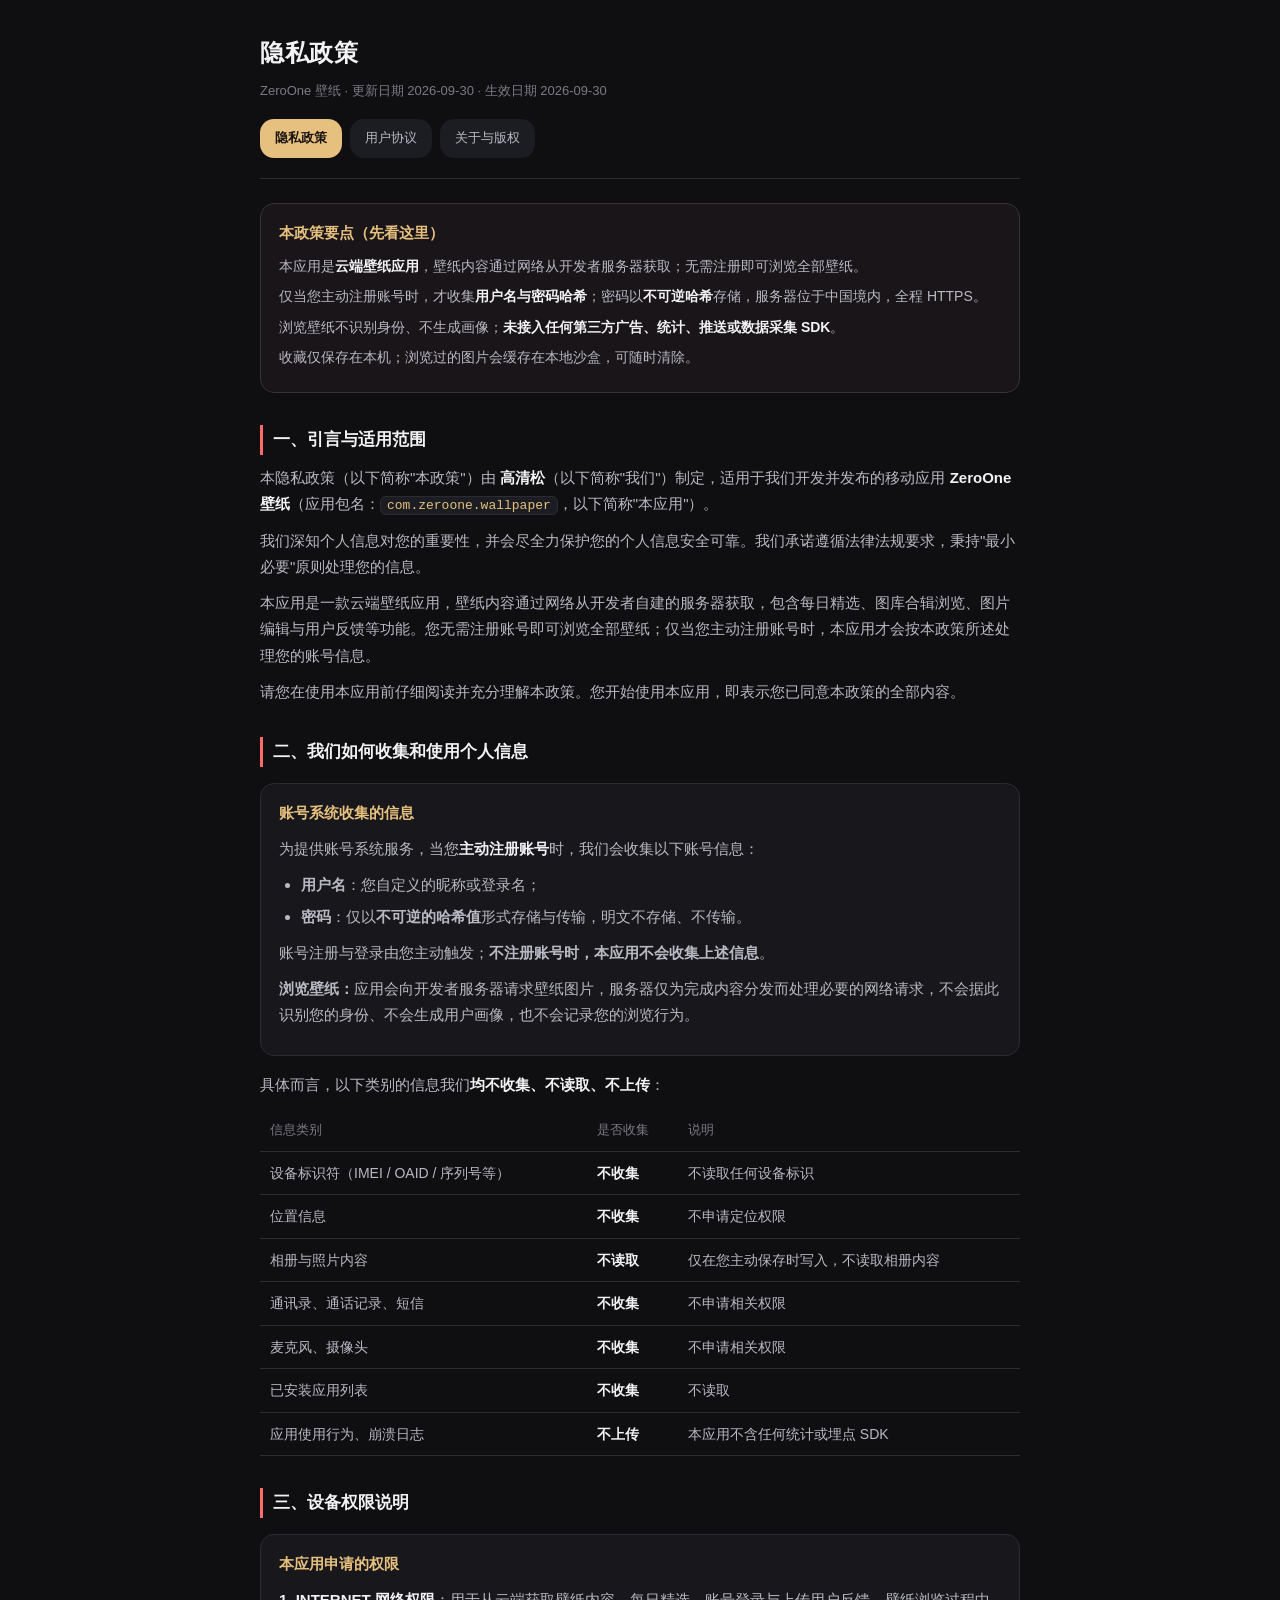
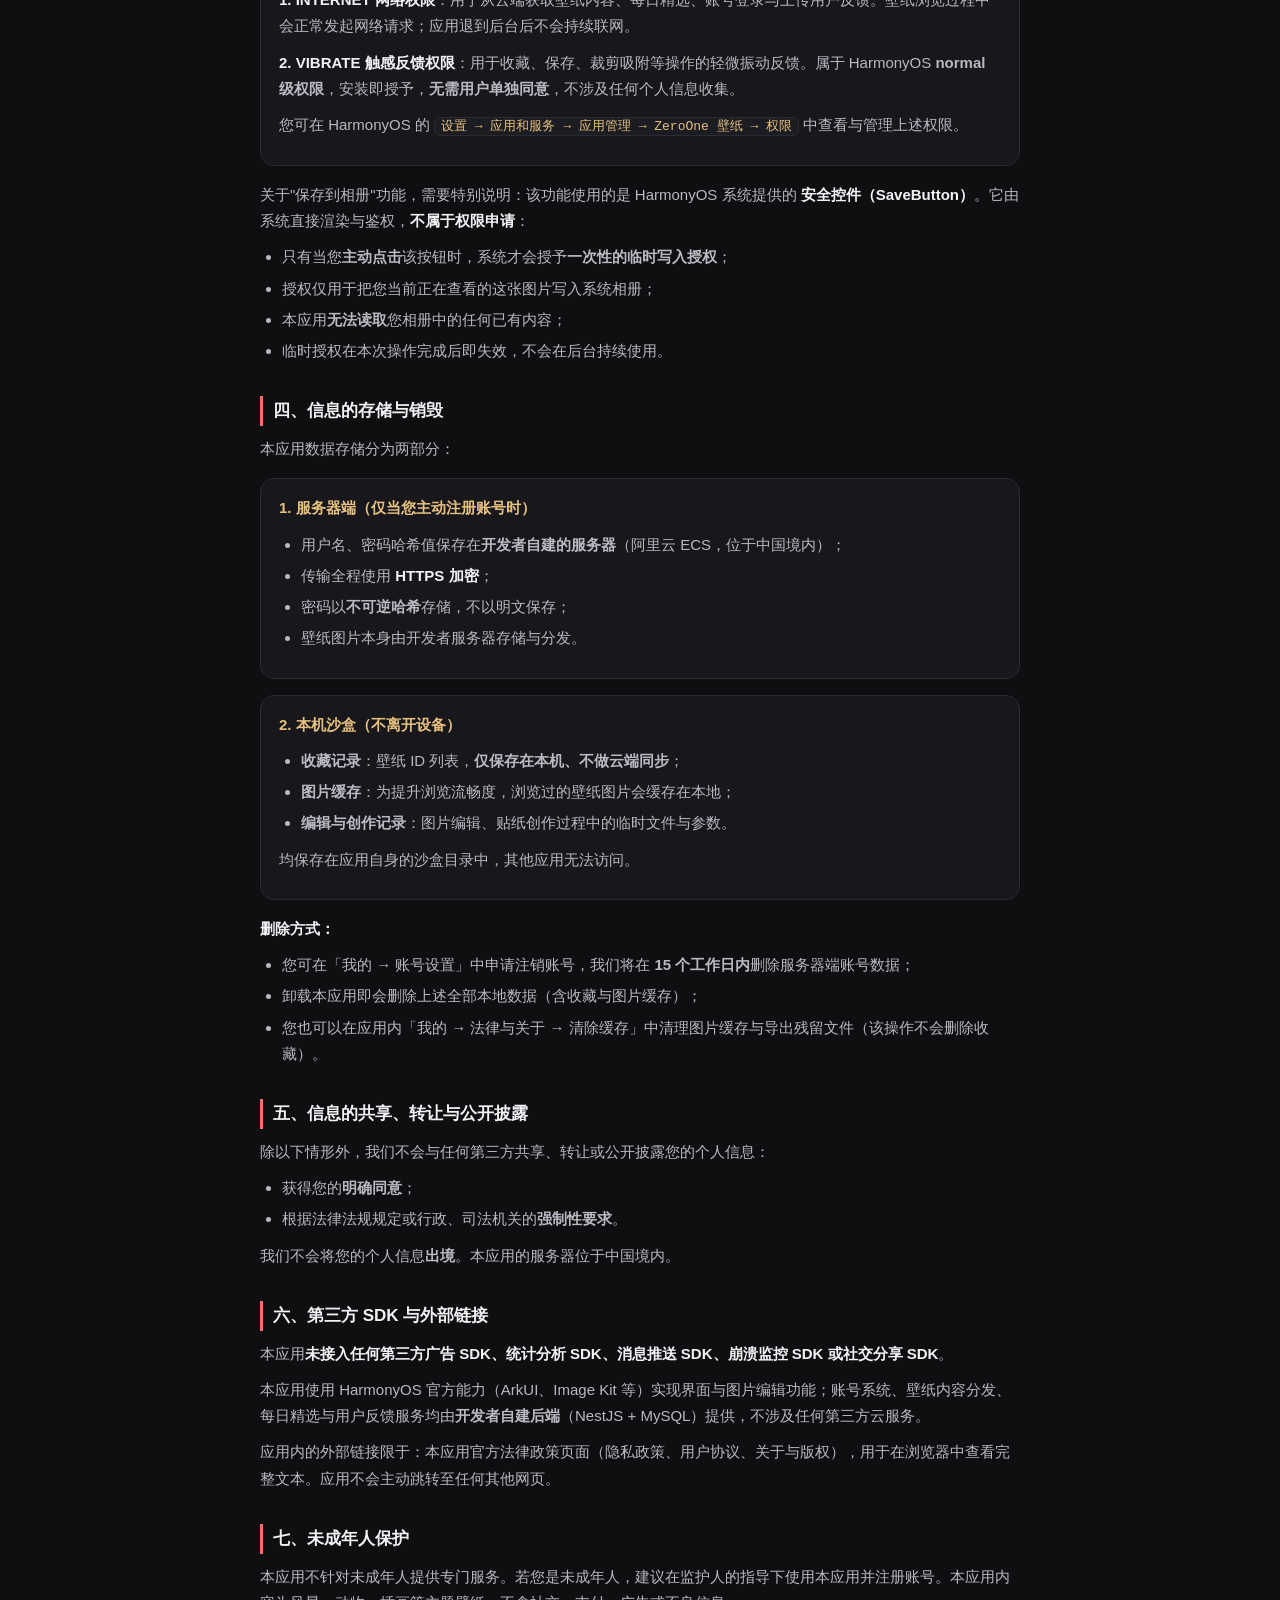
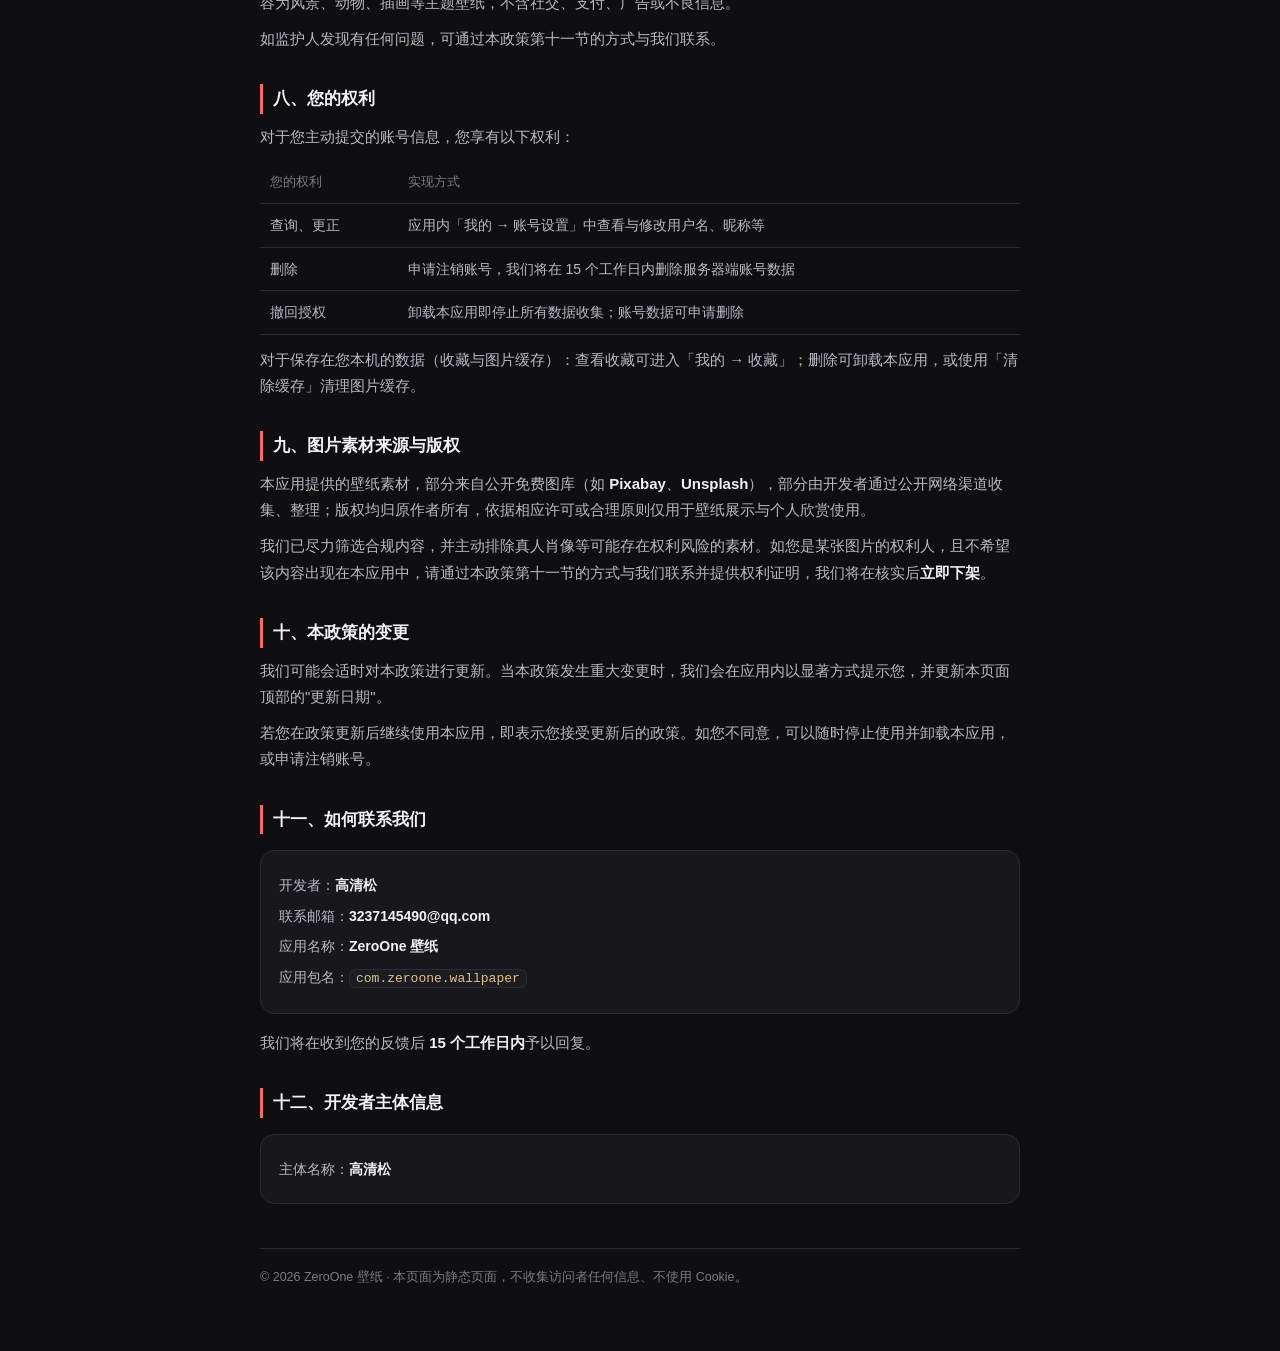
==== legal-site/index.html @ b062ea54 "chore: 1.2.0 基线提交（在线内容+本地兜底、账号、贴纸专区与素材） 提交当前工作区全部可追踪内容：295 张本地壁纸与贴纸素材、在线 API/账号模块、统一贴纸专区、隐私弹窗、1.1/1." ====
<!DOCTYPE html>
<html lang="zh-CN">
<head>
<meta charset="utf-8">
<meta name="viewport" content="width=device-width, initial-scale=1, viewport-fit=cover">
<title>隐私政策 · ZeroOne 壁纸</title>
<meta name="description" content="ZeroOne 壁纸隐私政策：云端壁纸应用，壁纸内容联网获取；仅收集账号注册所需的用户名与密码哈希，服务器位于中国境内，不接入任何第三方 SDK。">
<link rel="stylesheet" href="style.css">
</head>
<body>
<div class="wrap">

<header>
  <h1>隐私政策</h1>
  <div class="sub">ZeroOne 壁纸 · 更新日期 2026-09-30 · 生效日期 2026-09-30</div>
  <nav>
    <a class="on" href="index.html">隐私政策</a>
    <a href="terms.html">用户协议</a>
    <a href="about.html">关于与版权</a>
  </nav>
</header>

<div class="card hl">
  <h3>本政策要点（先看这里）</h3>
  <div class="kv">本应用是<b>云端壁纸应用</b>，壁纸内容通过网络从开发者服务器获取；无需注册即可浏览全部壁纸。</div>
  <div class="kv">仅当您主动注册账号时，才收集<b>用户名与密码哈希</b>；密码以<b>不可逆哈希</b>存储，服务器位于中国境内，全程 HTTPS。</div>
  <div class="kv">浏览壁纸不识别身份、不生成画像；<b>未接入任何第三方广告、统计、推送或数据采集 SDK</b>。</div>
  <div class="kv">收藏仅保存在本机；浏览过的图片会缓存在本地沙盒，可随时清除。</div>
</div>

<h2>一、引言与适用范围</h2>
<p>本隐私政策（以下简称"本政策"）由 <strong>高清松</strong>（以下简称"我们"）制定，适用于我们开发并发布的移动应用 <strong>ZeroOne 壁纸</strong>（应用包名：<code>com.zeroone.wallpaper</code>，以下简称"本应用"）。</p>
<p>我们深知个人信息对您的重要性，并会尽全力保护您的个人信息安全可靠。我们承诺遵循法律法规要求，秉持"最小必要"原则处理您的信息。</p>
<p>本应用是一款云端壁纸应用，壁纸内容通过网络从开发者自建的服务器获取，包含每日精选、图库合辑浏览、图片编辑与用户反馈等功能。您无需注册账号即可浏览全部壁纸；仅当您主动注册账号时，本应用才会按本政策所述处理您的账号信息。</p>
<p>请您在使用本应用前仔细阅读并充分理解本政策。您开始使用本应用，即表示您已同意本政策的全部内容。</p>

<h2>二、我们如何收集和使用个人信息</h2>
<div class="card">
  <h3>账号系统收集的信息</h3>
  <p>为提供账号系统服务，当您<strong>主动注册账号</strong>时，我们会收集以下账号信息：</p>
  <ul>
    <li><b>用户名</b>：您自定义的昵称或登录名；</li>
    <li><b>密码</b>：仅以<b>不可逆的哈希值</b>形式存储与传输，明文不存储、不传输。</li>
  </ul>
  <p>账号注册与登录由您主动触发；<b>不注册账号时，本应用不会收集上述信息</b>。</p>
  <p><b>浏览壁纸：</b>应用会向开发者服务器请求壁纸图片，服务器仅为完成内容分发而处理必要的网络请求，不会据此识别您的身份、不会生成用户画像，也不会记录您的浏览行为。</p>
</div>
<p>具体而言，以下类别的信息我们<strong>均不收集、不读取、不上传</strong>：</p>
<table>
  <tr><th>信息类别</th><th>是否收集</th><th>说明</th></tr>
  <tr><td>设备标识符（IMEI / OAID / 序列号等）</td><td><strong>不收集</strong></td><td>不读取任何设备标识</td></tr>
  <tr><td>位置信息</td><td><strong>不收集</strong></td><td>不申请定位权限</td></tr>
  <tr><td>相册与照片内容</td><td><strong>不读取</strong></td><td>仅在您主动保存时写入，不读取相册内容</td></tr>
  <tr><td>通讯录、通话记录、短信</td><td><strong>不收集</strong></td><td>不申请相关权限</td></tr>
  <tr><td>麦克风、摄像头</td><td><strong>不收集</strong></td><td>不申请相关权限</td></tr>
  <tr><td>已安装应用列表</td><td><strong>不收集</strong></td><td>不读取</td></tr>
  <tr><td>应用使用行为、崩溃日志</td><td><strong>不上传</strong></td><td>本应用不含任何统计或埋点 SDK</td></tr>
</table>

<h2>三、设备权限说明</h2>
<div class="card">
  <h3>本应用申请的权限</h3>
  <p><strong>1. INTERNET 网络权限</strong>：用于从云端获取壁纸内容、每日精选、账号登录与上传用户反馈。壁纸浏览过程中会正常发起网络请求；应用退到后台后不会持续联网。</p>
  <p><strong>2. VIBRATE 触感反馈权限</strong>：用于收藏、保存、裁剪吸附等操作的轻微振动反馈。属于 HarmonyOS <b>normal 级权限</b>，安装即授予，<b>无需用户单独同意</b>，不涉及任何个人信息收集。</p>
  <p>您可在 HarmonyOS 的 <code>设置 → 应用和服务 → 应用管理 → ZeroOne 壁纸 → 权限</code> 中查看与管理上述权限。</p>
</div>
<p>关于"保存到相册"功能，需要特别说明：该功能使用的是 HarmonyOS 系统提供的
<strong>安全控件（SaveButton）</strong>。它由系统直接渲染与鉴权，<strong>不属于权限申请</strong>：</p>
<ul>
  <li>只有当您<b>主动点击</b>该按钮时，系统才会授予<b>一次性的临时写入授权</b>；</li>
  <li>授权仅用于把您当前正在查看的这张图片写入系统相册；</li>
  <li>本应用<b>无法读取</b>您相册中的任何已有内容；</li>
  <li>临时授权在本次操作完成后即失效，不会在后台持续使用。</li>
</ul>

<h2>四、信息的存储与销毁</h2>
<p>本应用数据存储分为两部分：</p>
<div class="card">
  <h3>1. 服务器端（仅当您主动注册账号时）</h3>
  <ul>
    <li>用户名、密码哈希值保存在<b>开发者自建的服务器</b>（阿里云 ECS，位于中国境内）；</li>
    <li>传输全程使用 <strong>HTTPS 加密</strong>；</li>
    <li>密码以<b>不可逆哈希</b>存储，不以明文保存；</li>
    <li>壁纸图片本身由开发者服务器存储与分发。</li>
  </ul>
</div>
<div class="card">
  <h3>2. 本机沙盒（不离开设备）</h3>
  <ul>
    <li><b>收藏记录</b>：壁纸 ID 列表，<b>仅保存在本机、不做云端同步</b>；</li>
    <li><b>图片缓存</b>：为提升浏览流畅度，浏览过的壁纸图片会缓存在本地；</li>
    <li><b>编辑与创作记录</b>：图片编辑、贴纸创作过程中的临时文件与参数。</li>
  </ul>
  <p>均保存在应用自身的沙盒目录中，其他应用无法访问。</p>
</div>
<p><strong>删除方式：</strong></p>
<ul>
  <li>您可在「我的 → 账号设置」中申请注销账号，我们将在 <b>15 个工作日内</b>删除服务器端账号数据；</li>
  <li>卸载本应用即会删除上述全部本地数据（含收藏与图片缓存）；</li>
  <li>您也可以在应用内「我的 → 法律与关于 → 清除缓存」中清理图片缓存与导出残留文件（该操作不会删除收藏）。</li>
</ul>

<h2>五、信息的共享、转让与公开披露</h2>
<p>除以下情形外，我们不会与任何第三方共享、转让或公开披露您的个人信息：</p>
<ul>
  <li>获得您的<b>明确同意</b>；</li>
  <li>根据法律法规规定或行政、司法机关的<b>强制性要求</b>。</li>
</ul>
<p>我们不会将您的个人信息<b>出境</b>。本应用的服务器位于中国境内。</p>

<h2>六、第三方 SDK 与外部链接</h2>
<p>本应用<strong>未接入任何第三方广告 SDK、统计分析 SDK、消息推送 SDK、崩溃监控 SDK 或社交分享 SDK</strong>。</p>
<p>本应用使用 HarmonyOS 官方能力（ArkUI、Image Kit 等）实现界面与图片编辑功能；账号系统、壁纸内容分发、每日精选与用户反馈服务均由<b>开发者自建后端</b>（NestJS + MySQL）提供，不涉及任何第三方云服务。</p>
<p>应用内的外部链接限于：本应用官方法律政策页面（隐私政策、用户协议、关于与版权），用于在浏览器中查看完整文本。应用不会主动跳转至任何其他网页。</p>

<h2>七、未成年人保护</h2>
<p>本应用不针对未成年人提供专门服务。若您是未成年人，建议在监护人的指导下使用本应用并注册账号。本应用内容为风景、动物、插画等主题壁纸，不含社交、支付、广告或不良信息。</p>
<p>如监护人发现有任何问题，可通过本政策第十一节的方式与我们联系。</p>

<h2>八、您的权利</h2>
<p>对于您主动提交的账号信息，您享有以下权利：</p>
<table>
  <tr><th>您的权利</th><th>实现方式</th></tr>
  <tr><td>查询、更正</td><td>应用内「我的 → 账号设置」中查看与修改用户名、昵称等</td></tr>
  <tr><td>删除</td><td>申请注销账号，我们将在 15 个工作日内删除服务器端账号数据</td></tr>
  <tr><td>撤回授权</td><td>卸载本应用即停止所有数据收集；账号数据可申请删除</td></tr>
</table>
<p>对于保存在您本机的数据（收藏与图片缓存）：查看收藏可进入「我的 → 收藏」；删除可卸载本应用，或使用「清除缓存」清理图片缓存。</p>

<h2>九、图片素材来源与版权</h2>
<p>本应用提供的壁纸素材，部分来自公开免费图库（如 <strong>Pixabay</strong>、<strong>Unsplash</strong>），部分由开发者通过公开网络渠道收集、整理；版权均归原作者所有，依据相应许可或合理原则仅用于壁纸展示与个人欣赏使用。</p>
<p>我们已尽力筛选合规内容，并主动排除真人肖像等可能存在权利风险的素材。如您是某张图片的权利人，且不希望该内容出现在本应用中，请通过本政策第十一节的方式与我们联系并提供权利证明，我们将在核实后<strong>立即下架</strong>。</p>

<h2>十、本政策的变更</h2>
<p>我们可能会适时对本政策进行更新。当本政策发生重大变更时，我们会在应用内以显著方式提示您，并更新本页面顶部的"更新日期"。</p>
<p>若您在政策更新后继续使用本应用，即表示您接受更新后的政策。如您不同意，可以随时停止使用并卸载本应用，或申请注销账号。</p>

<h2>十一、如何联系我们</h2>
<div class="card">
  <div class="kv">开发者：<b>高清松</b></div>
  <div class="kv">联系邮箱：<b>3237145490@qq.com</b></div>
  <div class="kv">应用名称：<b>ZeroOne 壁纸</b></div>
  <div class="kv">应用包名：<code>com.zeroone.wallpaper</code></div>
</div>
<p>我们将在收到您的反馈后 <strong>15 个工作日内</strong>予以回复。</p>

<h2>十二、开发者主体信息</h2>
<div class="card">
  <div class="kv">主体名称：<b>高清松</b></div>
</div>

<footer>
© 2026 ZeroOne 壁纸 · 本页面为静态页面，不收集访问者任何信息、不使用 Cookie。
</footer>

</div>
</body>
</html>
---- legal-site/style.css ----
/* ZeroOne 壁纸 · 法务文档站样式
   配色与 App 保持一致：近黑 #0F0F12 / 强调粉 #FF6B6B / 精选金 #E6C07E */

:root {
  --bg: #0f0f12;
  --card: #17171c;
  --card-2: #1c1d22;
  --line: #2a2b33;
  --fg: #f2f2f5;
  --fg-dim: #b9b9c4;
  --fg-mute: #7a7a85;
  --pink: #ff6b6b;
  --gold: #e6c07e;
}

* { box-sizing: border-box; }

html { -webkit-text-size-adjust: 100%; }

body {
  margin: 0;
  padding: 0 16px 64px;
  background: var(--bg);
  color: var(--fg);
  font-family: -apple-system, BlinkMacSystemFont, "PingFang SC", "HarmonyOS Sans SC",
               "Microsoft YaHei", "Segoe UI", Roboto, sans-serif;
  font-size: 15px;
  line-height: 1.75;
}

.wrap { max-width: 760px; margin: 0 auto; }

header {
  padding: 32px 0 20px;
  border-bottom: 1px solid var(--line);
  margin-bottom: 24px;
}

header h1 {
  margin: 0 0 6px;
  font-size: 24px;
  letter-spacing: .5px;
}

header .sub { color: var(--fg-mute); font-size: 13px; }

nav {
  display: flex;
  gap: 8px;
  flex-wrap: wrap;
  margin: 16px 0 0;
}

nav a {
  display: inline-block;
  padding: 7px 14px;
  border-radius: 14px;
  font-size: 13px;
  text-decoration: none;
  color: var(--fg-dim);
  background: var(--card-2);
  border: 1px solid transparent;
}

nav a:hover { color: var(--fg); }

nav a.on {
  color: #1a1410;
  background: var(--gold);
  font-weight: 600;
}

h2 {
  font-size: 17px;
  margin: 32px 0 10px;
  padding-left: 10px;
  border-left: 3px solid var(--pink);
}

p { margin: 10px 0; color: var(--fg-dim); }

ul { margin: 10px 0; padding-left: 22px; color: var(--fg-dim); }
li { margin: 5px 0; }

strong { color: var(--fg); }

.card {
  background: var(--card);
  border: 1px solid var(--line);
  border-radius: 14px;
  padding: 16px 18px;
  margin: 16px 0;
}

.card.hl { border-color: #3a3038; background: #1a1519; }

.card h3 {
  margin: 0 0 8px;
  font-size: 15px;
  color: var(--gold);
}

.kv { margin: 6px 0; color: var(--fg-dim); font-size: 14px; }
.kv b { color: var(--fg); font-weight: 600; }

table {
  width: 100%;
  border-collapse: collapse;
  margin: 12px 0;
  font-size: 14px;
}

th, td {
  text-align: left;
  padding: 9px 10px;
  border-bottom: 1px solid var(--line);
  color: var(--fg-dim);
  vertical-align: top;
}

th { color: var(--fg-mute); font-weight: 500; font-size: 13px; }

code {
  background: var(--card-2);
  border: 1px solid var(--line);
  border-radius: 6px;
  padding: 1px 6px;
  font-size: 13px;
  color: var(--gold);
  word-break: break-all;
}

a.link { color: var(--pink); text-decoration: none; }
a.link:hover { text-decoration: underline; }

footer {
  margin-top: 44px;
  padding-top: 18px;
  border-top: 1px solid var(--line);
  color: var(--fg-mute);
  font-size: 12.5px;
}

.todo {
  background: #2a1f1f;
  border: 1px dashed #6b4444;
  border-radius: 10px;
  padding: 12px 14px;
  margin: 14px 0;
  color: #ffb3b3;
  font-size: 13.5px;
}

@media (prefers-color-scheme: light) {
  /* 保持深色：与 App 一致，审核截图更统一 */
}
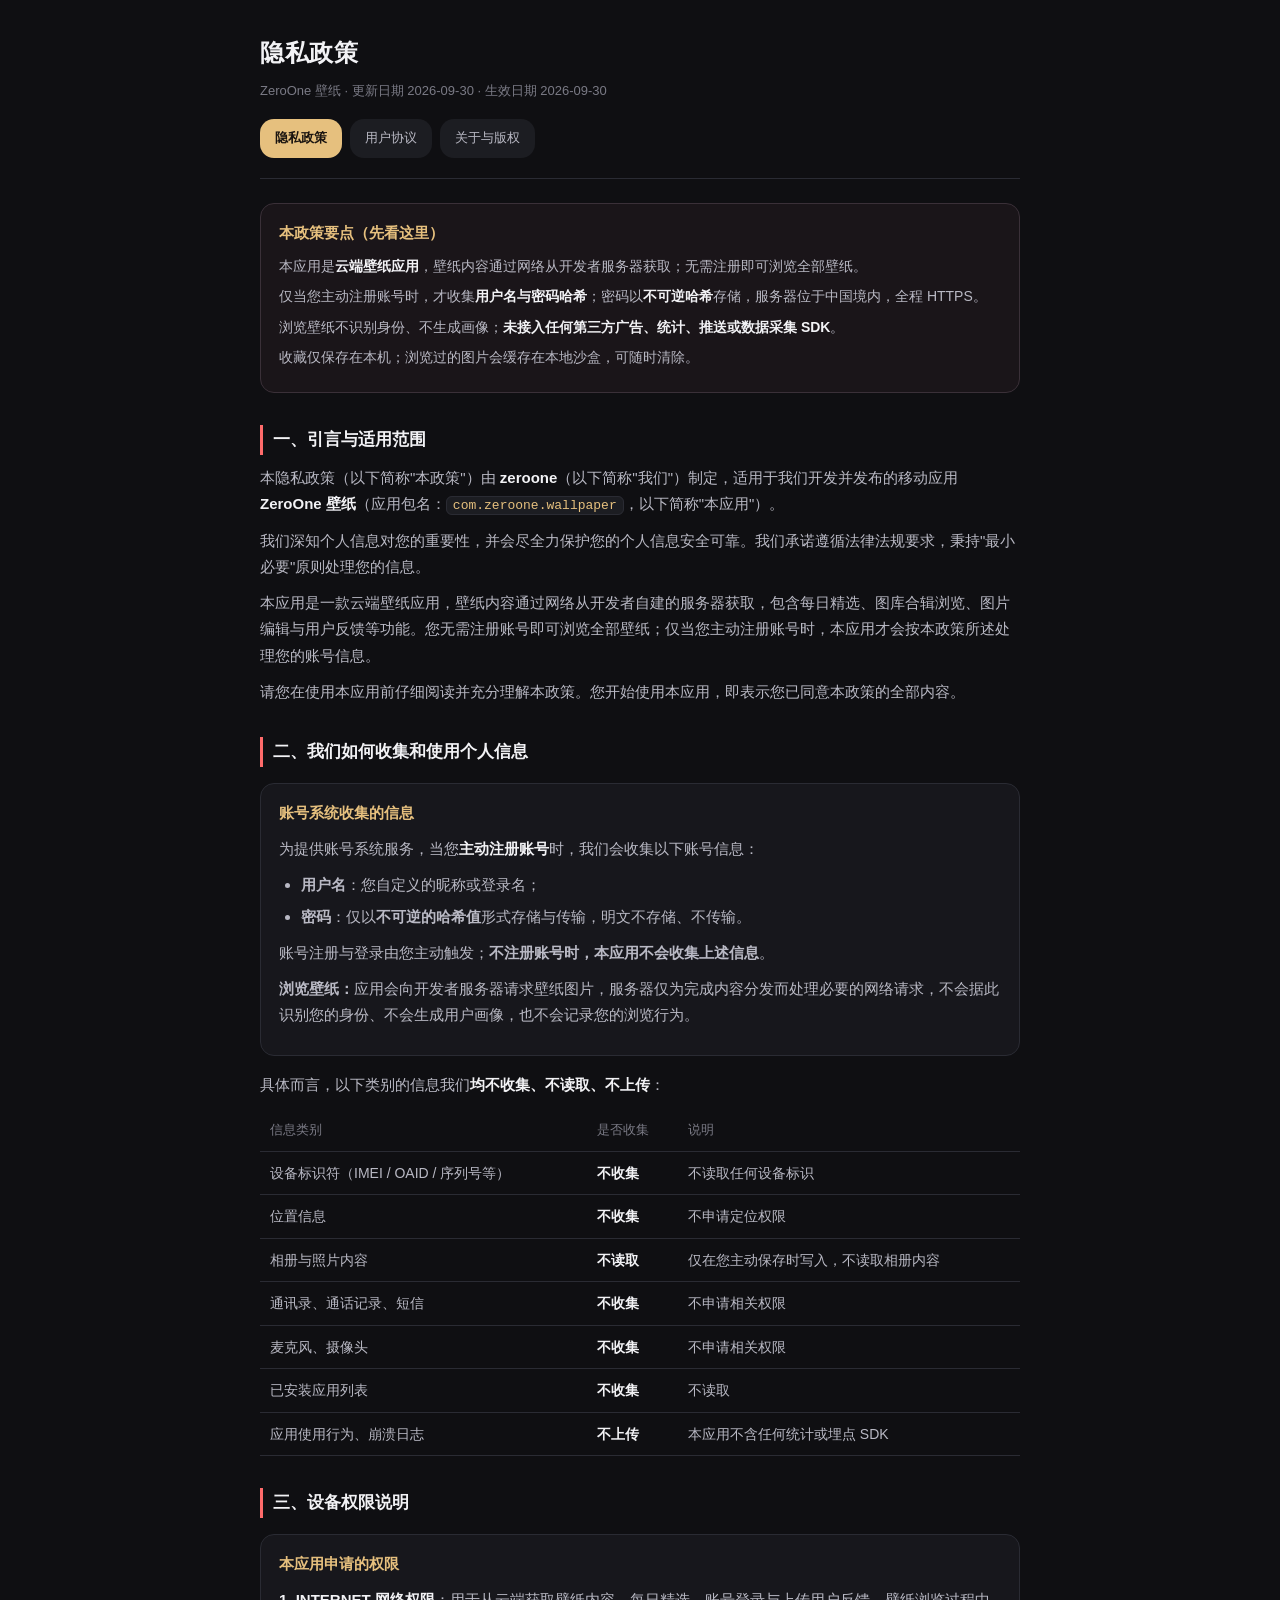
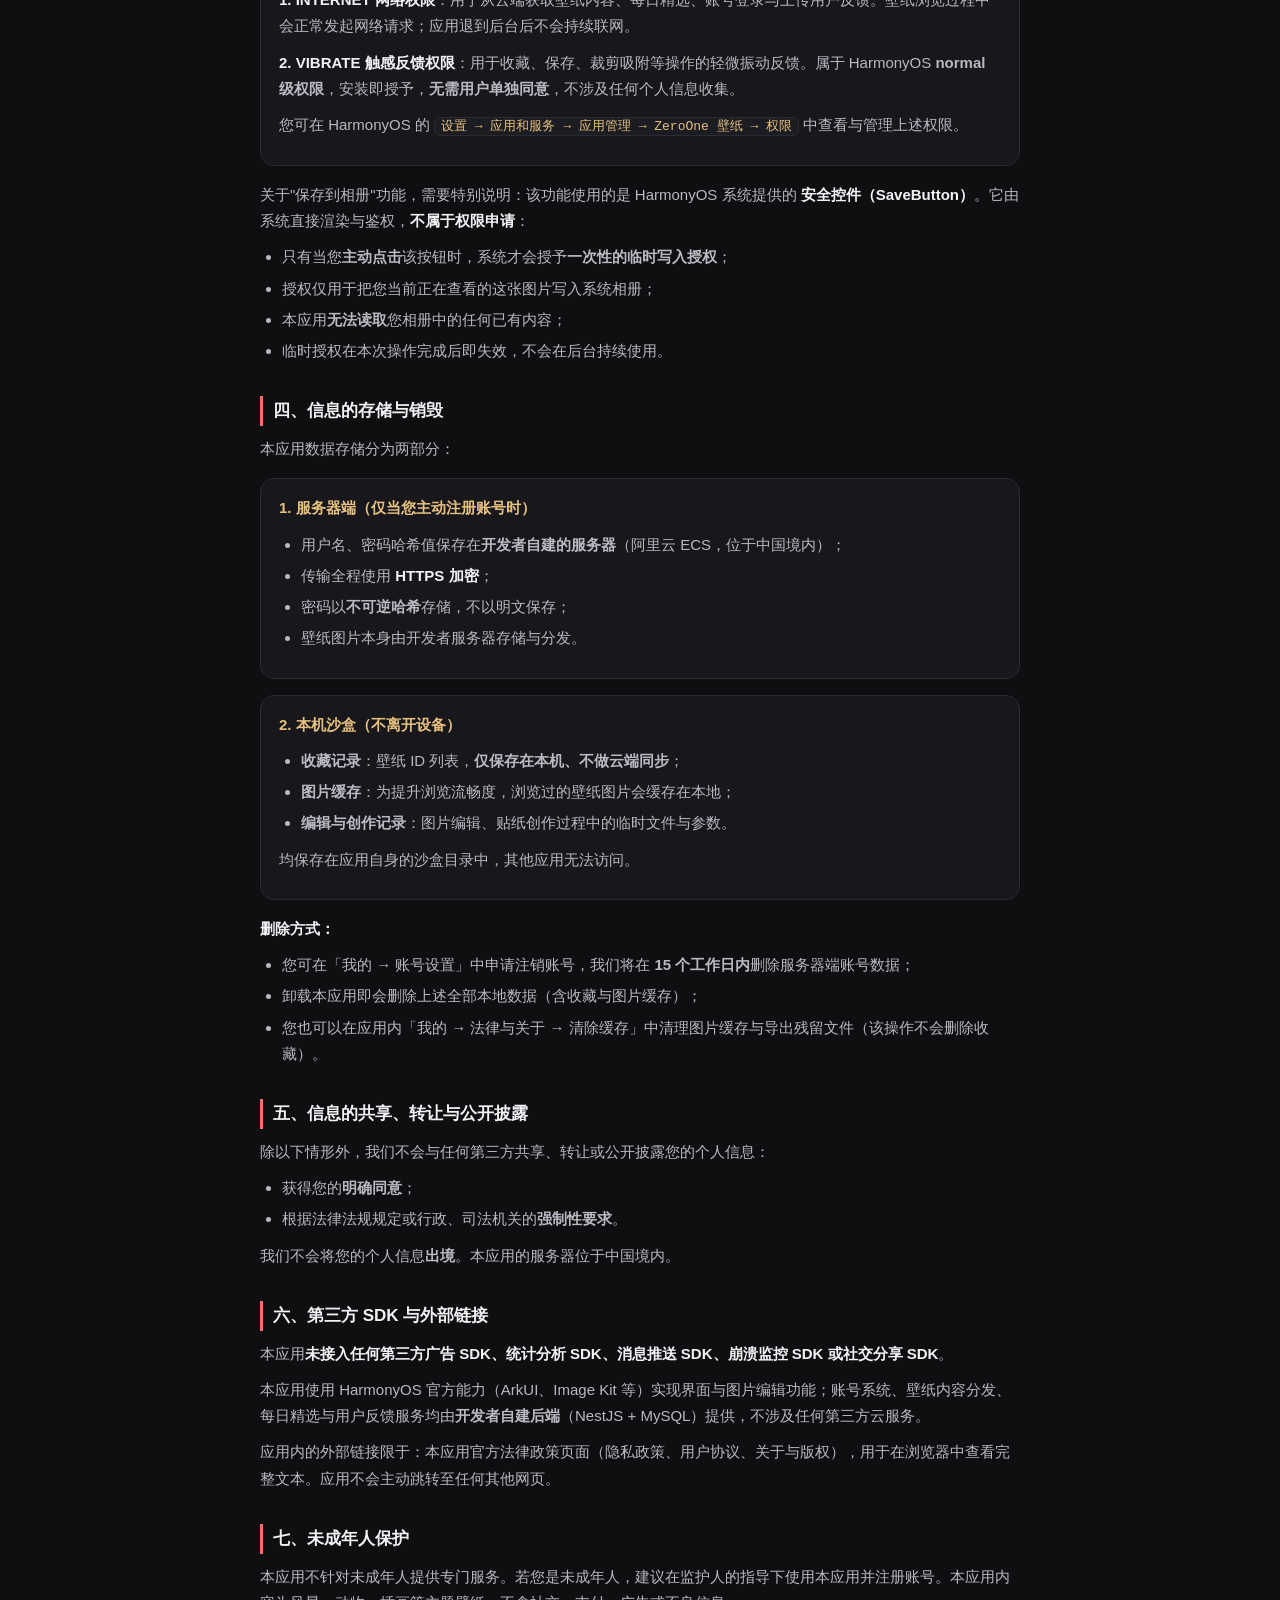
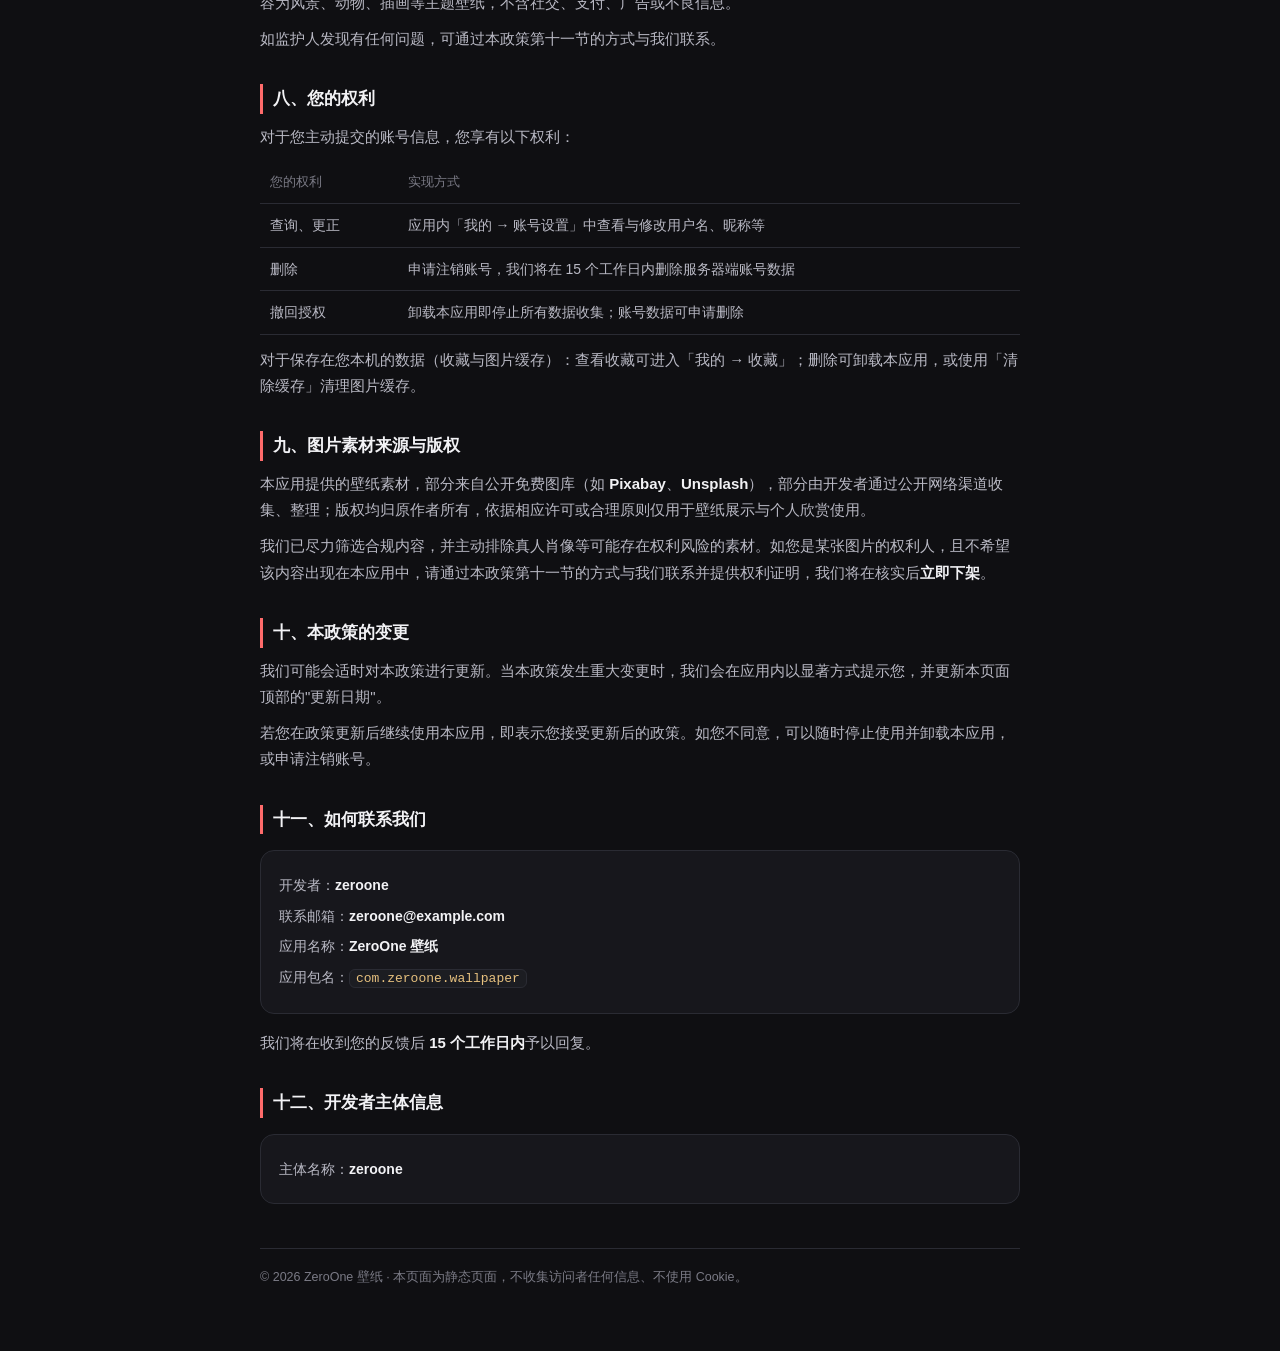
==== commit 68d525a3: "chore: 1.2.0 基线提交（在线内容+本地兜底、账号、贴纸专区与素材） 提交当前工作区全部可追踪内容：295 张本地壁纸与贴纸素材、在线 API/账号模块、统一贴纸专区、隐私弹窗、1.1/1." ====
--- a/legal-site/index.html
+++ b/legal-site/index.html
@@ -29,7 +29,7 @@
 </div>
 
 <h2>一、引言与适用范围</h2>
-<p>本隐私政策（以下简称"本政策"）由 <strong>高清松</strong>（以下简称"我们"）制定，适用于我们开发并发布的移动应用 <strong>ZeroOne 壁纸</strong>（应用包名：<code>com.zeroone.wallpaper</code>，以下简称"本应用"）。</p>
+<p>本隐私政策（以下简称"本政策"）由 <strong>zeroone</strong>（以下简称"我们"）制定，适用于我们开发并发布的移动应用 <strong>ZeroOne 壁纸</strong>（应用包名：<code>com.zeroone.wallpaper</code>，以下简称"本应用"）。</p>
 <p>我们深知个人信息对您的重要性，并会尽全力保护您的个人信息安全可靠。我们承诺遵循法律法规要求，秉持"最小必要"原则处理您的信息。</p>
 <p>本应用是一款云端壁纸应用，壁纸内容通过网络从开发者自建的服务器获取，包含每日精选、图库合辑浏览、图片编辑与用户反馈等功能。您无需注册账号即可浏览全部壁纸；仅当您主动注册账号时，本应用才会按本政策所述处理您的账号信息。</p>
 <p>请您在使用本应用前仔细阅读并充分理解本政策。您开始使用本应用，即表示您已同意本政策的全部内容。</p>
@@ -137,8 +137,8 @@
 
 <h2>十一、如何联系我们</h2>
 <div class="card">
-  <div class="kv">开发者：<b>高清松</b></div>
-  <div class="kv">联系邮箱：<b>3237145490@qq.com</b></div>
+  <div class="kv">开发者：<b>zeroone</b></div>
+  <div class="kv">联系邮箱：<b>zeroone@example.com</b></div>
   <div class="kv">应用名称：<b>ZeroOne 壁纸</b></div>
   <div class="kv">应用包名：<code>com.zeroone.wallpaper</code></div>
 </div>
@@ -146,7 +146,7 @@
 
 <h2>十二、开发者主体信息</h2>
 <div class="card">
-  <div class="kv">主体名称：<b>高清松</b></div>
+  <div class="kv">主体名称：<b>zeroone</b></div>
 </div>
 
 <footer>
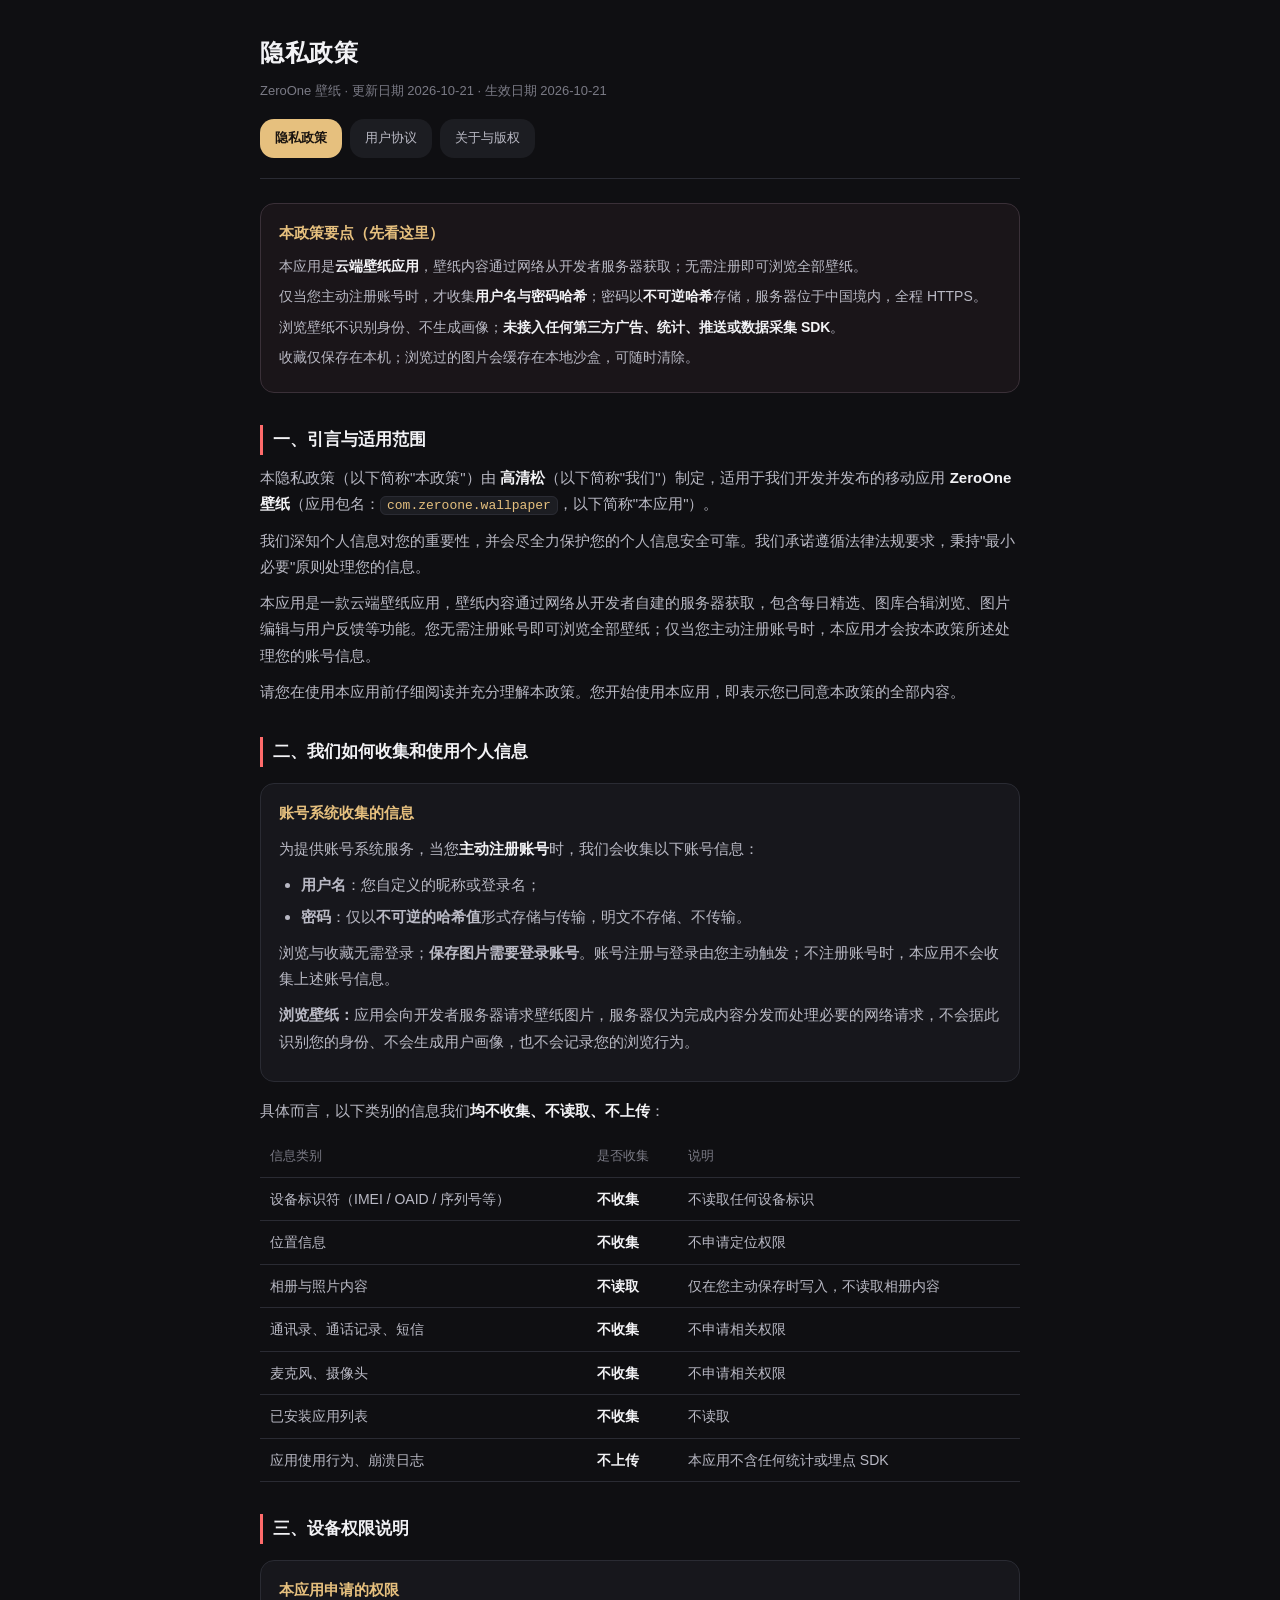
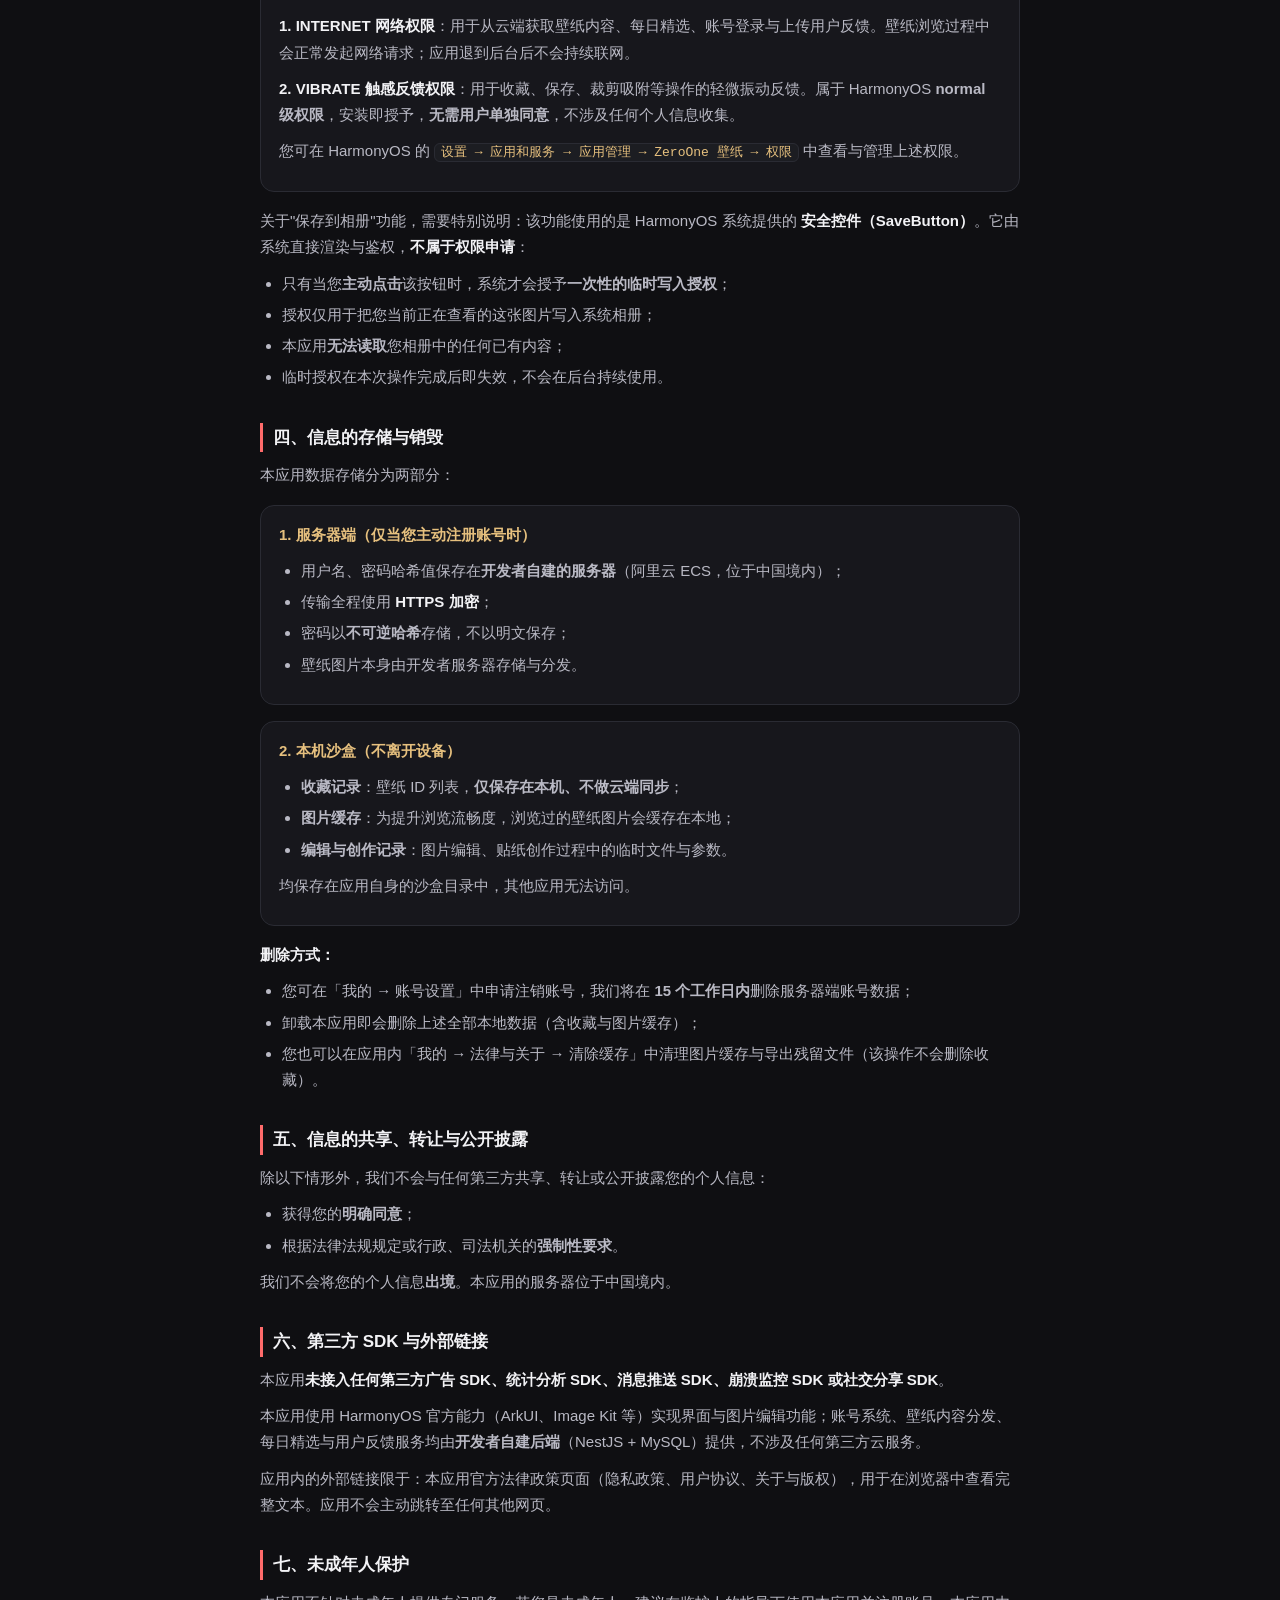
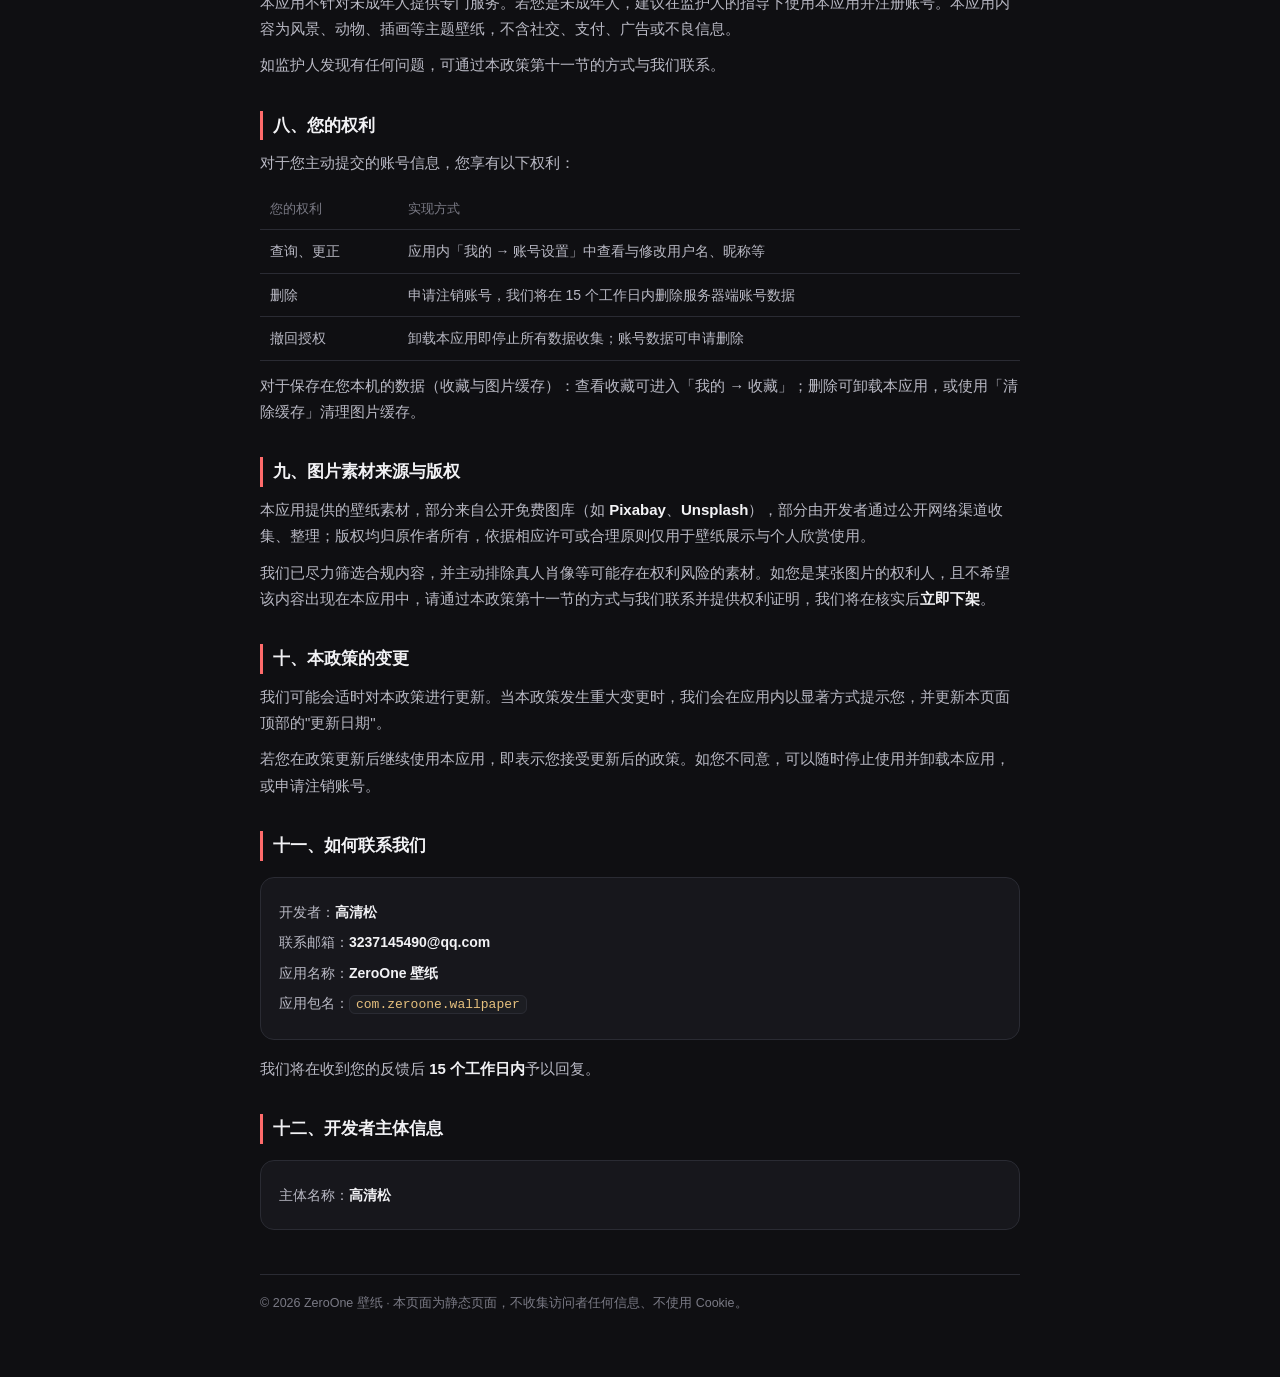
==== commit 52b8321d: "docs(legal): 隐私/法律文案对齐联网+账号，保存需登录、收藏仍本机 LegalTexts 更新日期/生效日期改为 2026-10-21 并提升同意版本；隐私弹窗、法律与关于同步新规则。le" ====
--- a/legal-site/index.html
+++ b/legal-site/index.html
@@ -12,7 +12,7 @@
 
 <header>
   <h1>隐私政策</h1>
-  <div class="sub">ZeroOne 壁纸 · 更新日期 2026-09-30 · 生效日期 2026-09-30</div>
+  <div class="sub">ZeroOne 壁纸 · 更新日期 2026-10-21 · 生效日期 2026-10-21</div>
   <nav>
     <a class="on" href="index.html">隐私政策</a>
     <a href="terms.html">用户协议</a>
@@ -29,7 +29,7 @@
 </div>
 
 <h2>一、引言与适用范围</h2>
-<p>本隐私政策（以下简称"本政策"）由 <strong>zeroone</strong>（以下简称"我们"）制定，适用于我们开发并发布的移动应用 <strong>ZeroOne 壁纸</strong>（应用包名：<code>com.zeroone.wallpaper</code>，以下简称"本应用"）。</p>
+<p>本隐私政策（以下简称"本政策"）由 <strong>高清松</strong>（以下简称"我们"）制定，适用于我们开发并发布的移动应用 <strong>ZeroOne 壁纸</strong>（应用包名：<code>com.zeroone.wallpaper</code>，以下简称"本应用"）。</p>
 <p>我们深知个人信息对您的重要性，并会尽全力保护您的个人信息安全可靠。我们承诺遵循法律法规要求，秉持"最小必要"原则处理您的信息。</p>
 <p>本应用是一款云端壁纸应用，壁纸内容通过网络从开发者自建的服务器获取，包含每日精选、图库合辑浏览、图片编辑与用户反馈等功能。您无需注册账号即可浏览全部壁纸；仅当您主动注册账号时，本应用才会按本政策所述处理您的账号信息。</p>
 <p>请您在使用本应用前仔细阅读并充分理解本政策。您开始使用本应用，即表示您已同意本政策的全部内容。</p>
@@ -42,7 +42,7 @@
     <li><b>用户名</b>：您自定义的昵称或登录名；</li>
     <li><b>密码</b>：仅以<b>不可逆的哈希值</b>形式存储与传输，明文不存储、不传输。</li>
   </ul>
-  <p>账号注册与登录由您主动触发；<b>不注册账号时，本应用不会收集上述信息</b>。</p>
+  <p>浏览与收藏无需登录；<b>保存图片需要登录账号</b>。账号注册与登录由您主动触发；不注册账号时，本应用不会收集上述账号信息。</p>
   <p><b>浏览壁纸：</b>应用会向开发者服务器请求壁纸图片，服务器仅为完成内容分发而处理必要的网络请求，不会据此识别您的身份、不会生成用户画像，也不会记录您的浏览行为。</p>
 </div>
 <p>具体而言，以下类别的信息我们<strong>均不收集、不读取、不上传</strong>：</p>
@@ -137,8 +137,8 @@
 
 <h2>十一、如何联系我们</h2>
 <div class="card">
-  <div class="kv">开发者：<b>zeroone</b></div>
-  <div class="kv">联系邮箱：<b>zeroone@example.com</b></div>
+  <div class="kv">开发者：<b>高清松</b></div>
+  <div class="kv">联系邮箱：<b>3237145490@qq.com</b></div>
   <div class="kv">应用名称：<b>ZeroOne 壁纸</b></div>
   <div class="kv">应用包名：<code>com.zeroone.wallpaper</code></div>
 </div>
@@ -146,7 +146,7 @@
 
 <h2>十二、开发者主体信息</h2>
 <div class="card">
-  <div class="kv">主体名称：<b>zeroone</b></div>
+  <div class="kv">主体名称：<b>高清松</b></div>
 </div>
 
 <footer>
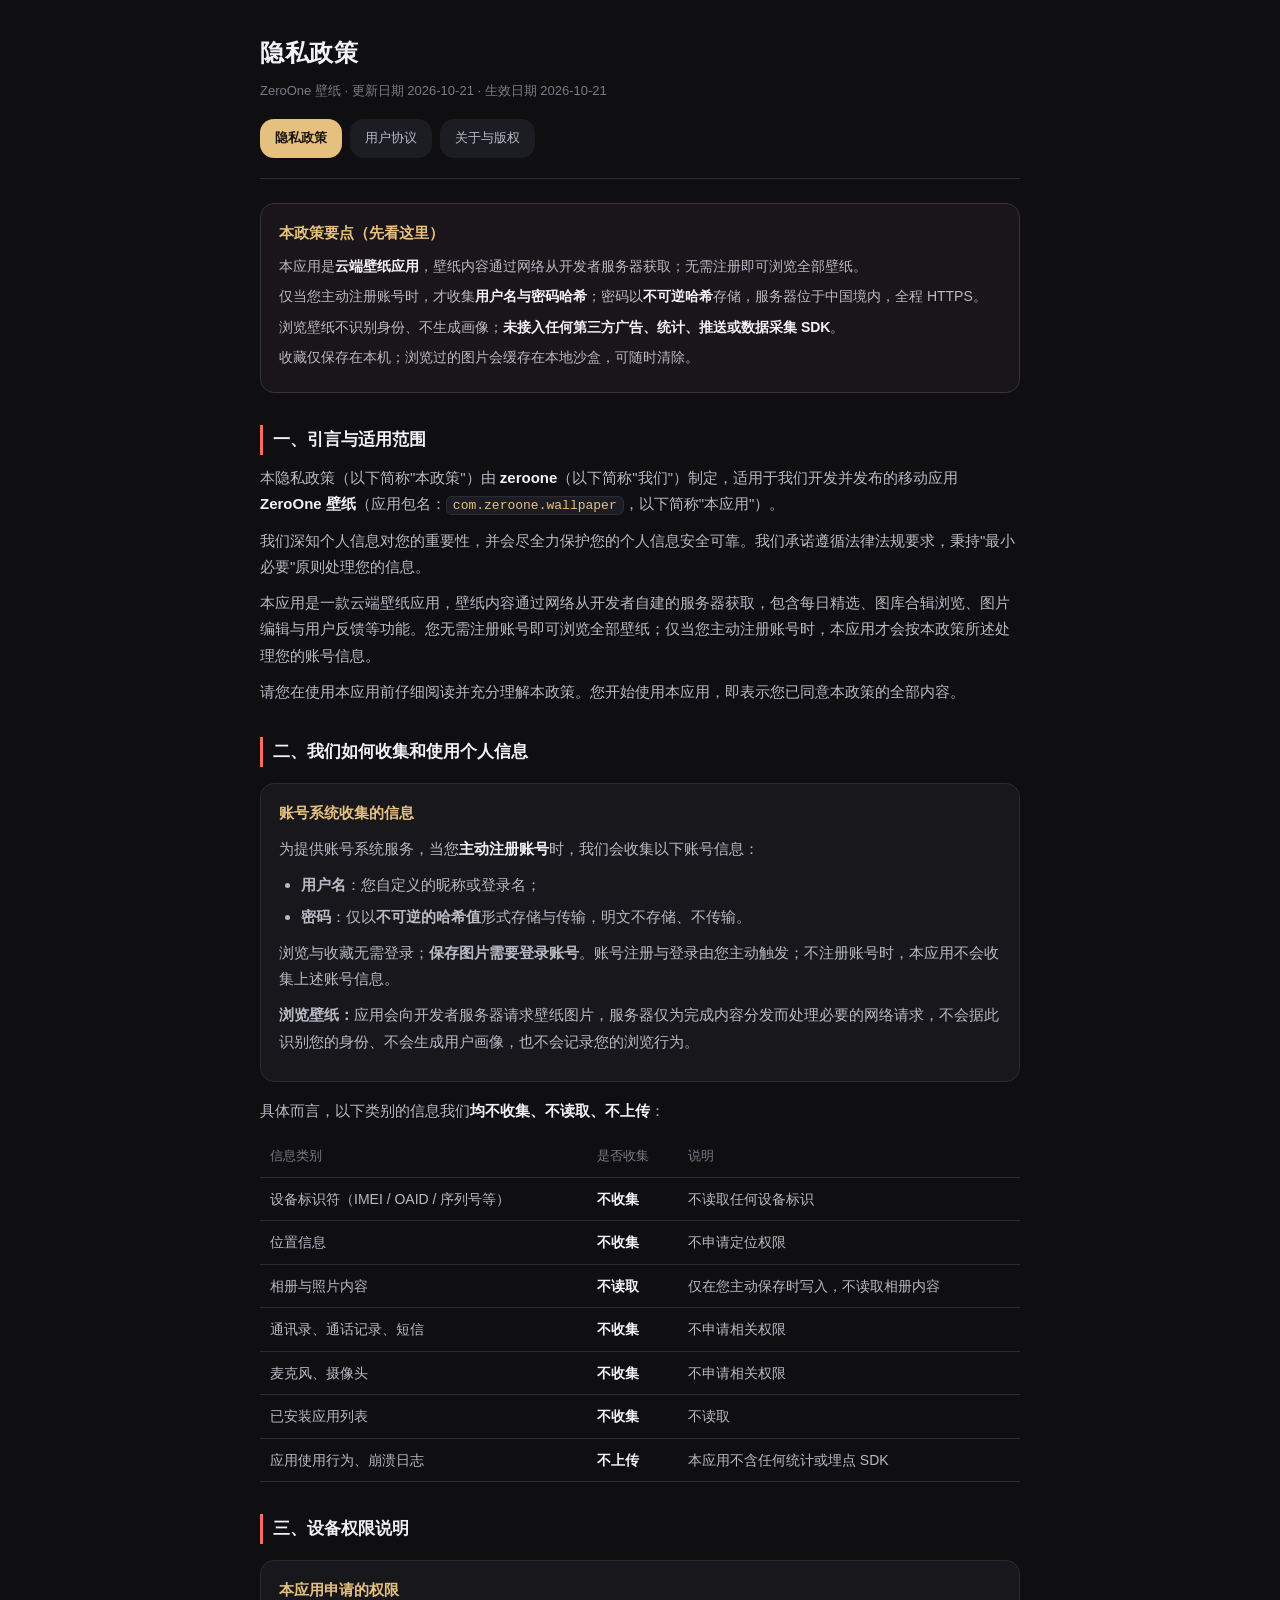
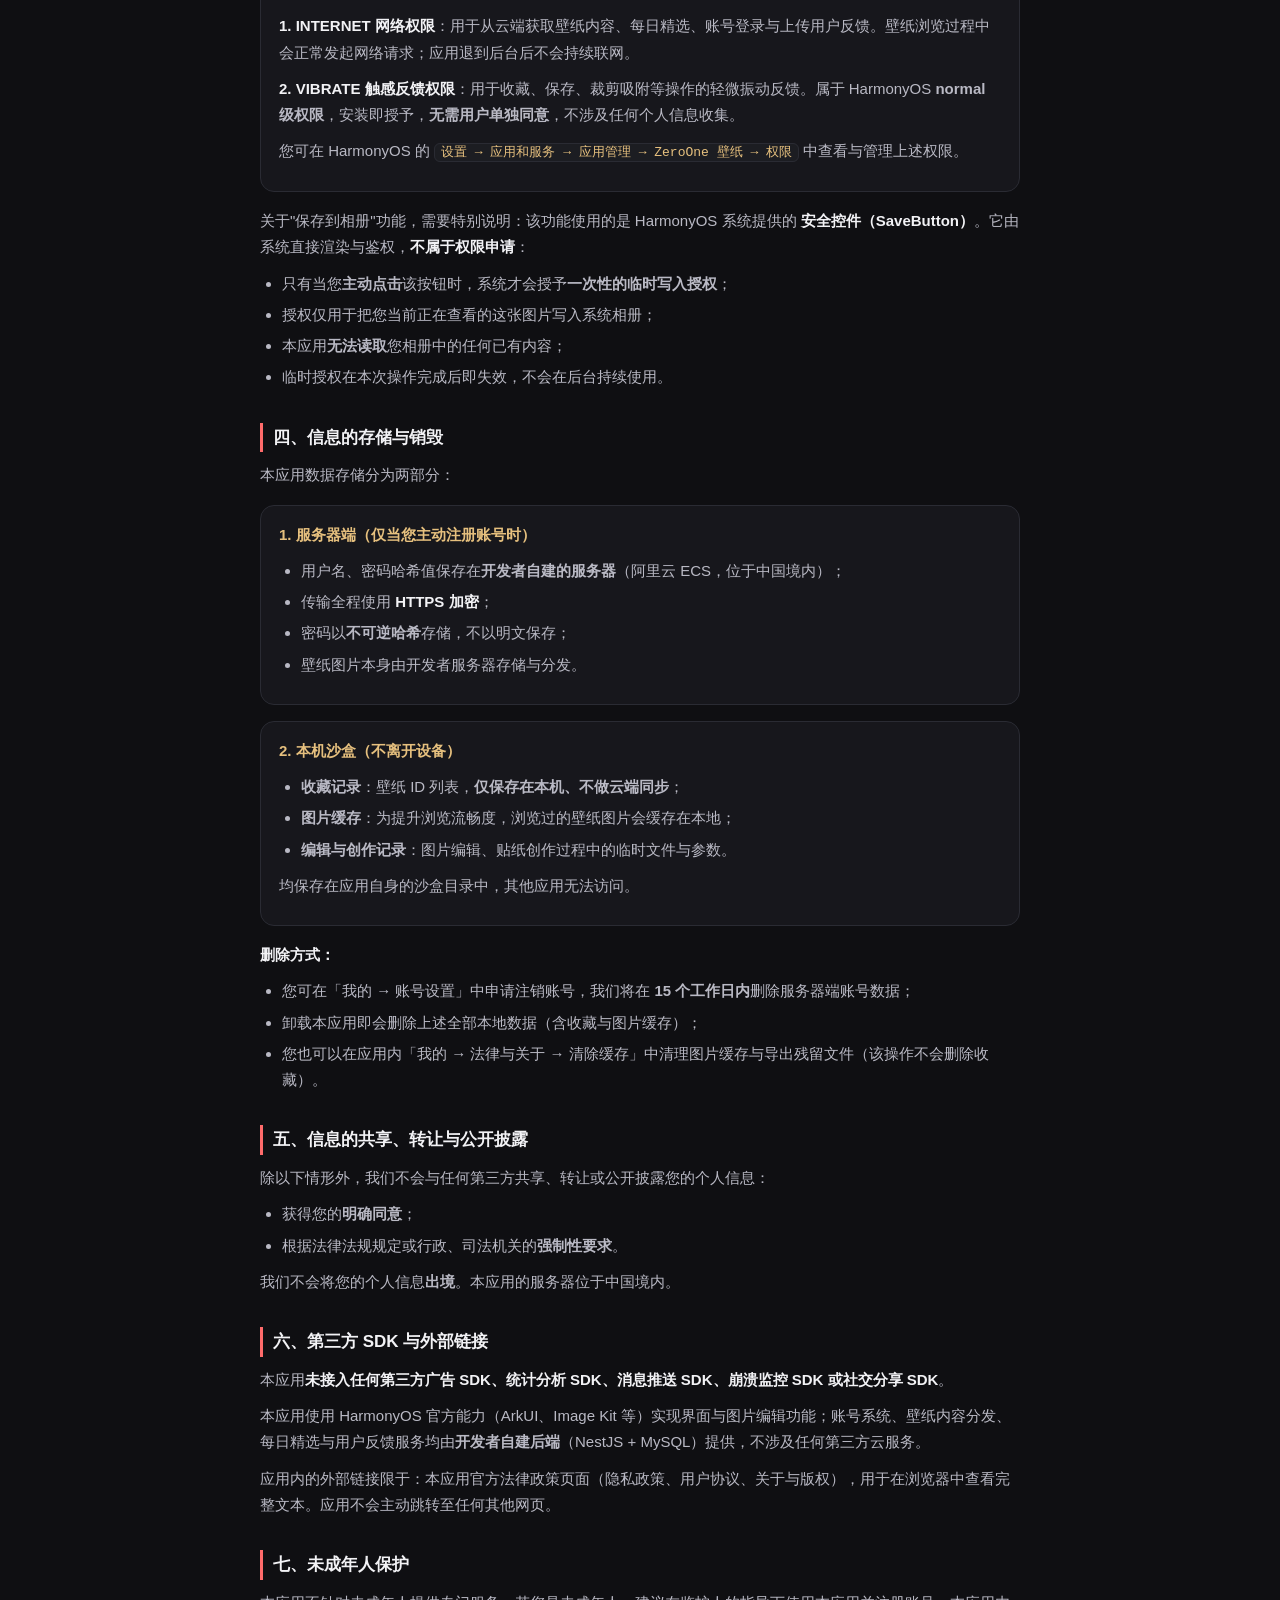
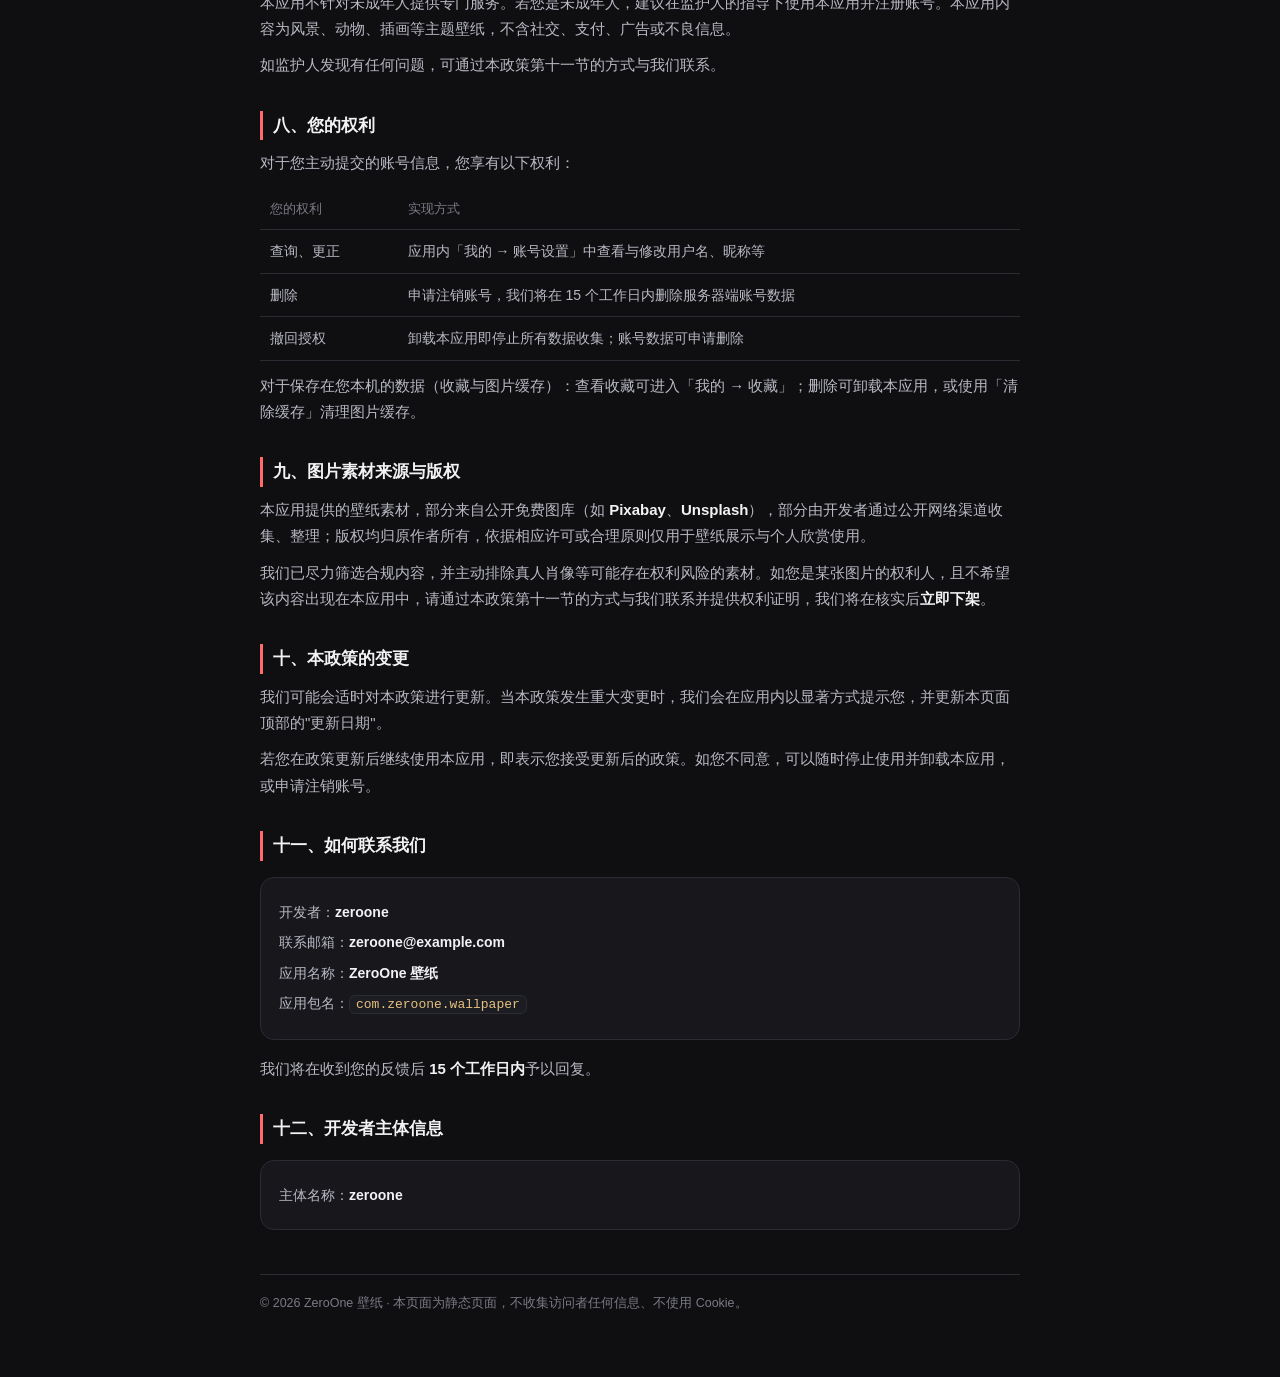
==== commit 2bc73a56: "docs(legal): 隐私/法律文案对齐联网+账号，保存需登录、收藏仍本机 LegalTexts 更新日期/生效日期改为 2026-10-21 并提升同意版本；隐私弹窗、法律与关于同步新规则。le" ====
--- a/legal-site/index.html
+++ b/legal-site/index.html
@@ -29,7 +29,7 @@
 </div>
 
 <h2>一、引言与适用范围</h2>
-<p>本隐私政策（以下简称"本政策"）由 <strong>高清松</strong>（以下简称"我们"）制定，适用于我们开发并发布的移动应用 <strong>ZeroOne 壁纸</strong>（应用包名：<code>com.zeroone.wallpaper</code>，以下简称"本应用"）。</p>
+<p>本隐私政策（以下简称"本政策"）由 <strong>zeroone</strong>（以下简称"我们"）制定，适用于我们开发并发布的移动应用 <strong>ZeroOne 壁纸</strong>（应用包名：<code>com.zeroone.wallpaper</code>，以下简称"本应用"）。</p>
 <p>我们深知个人信息对您的重要性，并会尽全力保护您的个人信息安全可靠。我们承诺遵循法律法规要求，秉持"最小必要"原则处理您的信息。</p>
 <p>本应用是一款云端壁纸应用，壁纸内容通过网络从开发者自建的服务器获取，包含每日精选、图库合辑浏览、图片编辑与用户反馈等功能。您无需注册账号即可浏览全部壁纸；仅当您主动注册账号时，本应用才会按本政策所述处理您的账号信息。</p>
 <p>请您在使用本应用前仔细阅读并充分理解本政策。您开始使用本应用，即表示您已同意本政策的全部内容。</p>
@@ -137,8 +137,8 @@
 
 <h2>十一、如何联系我们</h2>
 <div class="card">
-  <div class="kv">开发者：<b>高清松</b></div>
-  <div class="kv">联系邮箱：<b>3237145490@qq.com</b></div>
+  <div class="kv">开发者：<b>zeroone</b></div>
+  <div class="kv">联系邮箱：<b>zeroone@example.com</b></div>
   <div class="kv">应用名称：<b>ZeroOne 壁纸</b></div>
   <div class="kv">应用包名：<code>com.zeroone.wallpaper</code></div>
 </div>
@@ -146,7 +146,7 @@
 
 <h2>十二、开发者主体信息</h2>
 <div class="card">
-  <div class="kv">主体名称：<b>高清松</b></div>
+  <div class="kv">主体名称：<b>zeroone</b></div>
 </div>
 
 <footer>
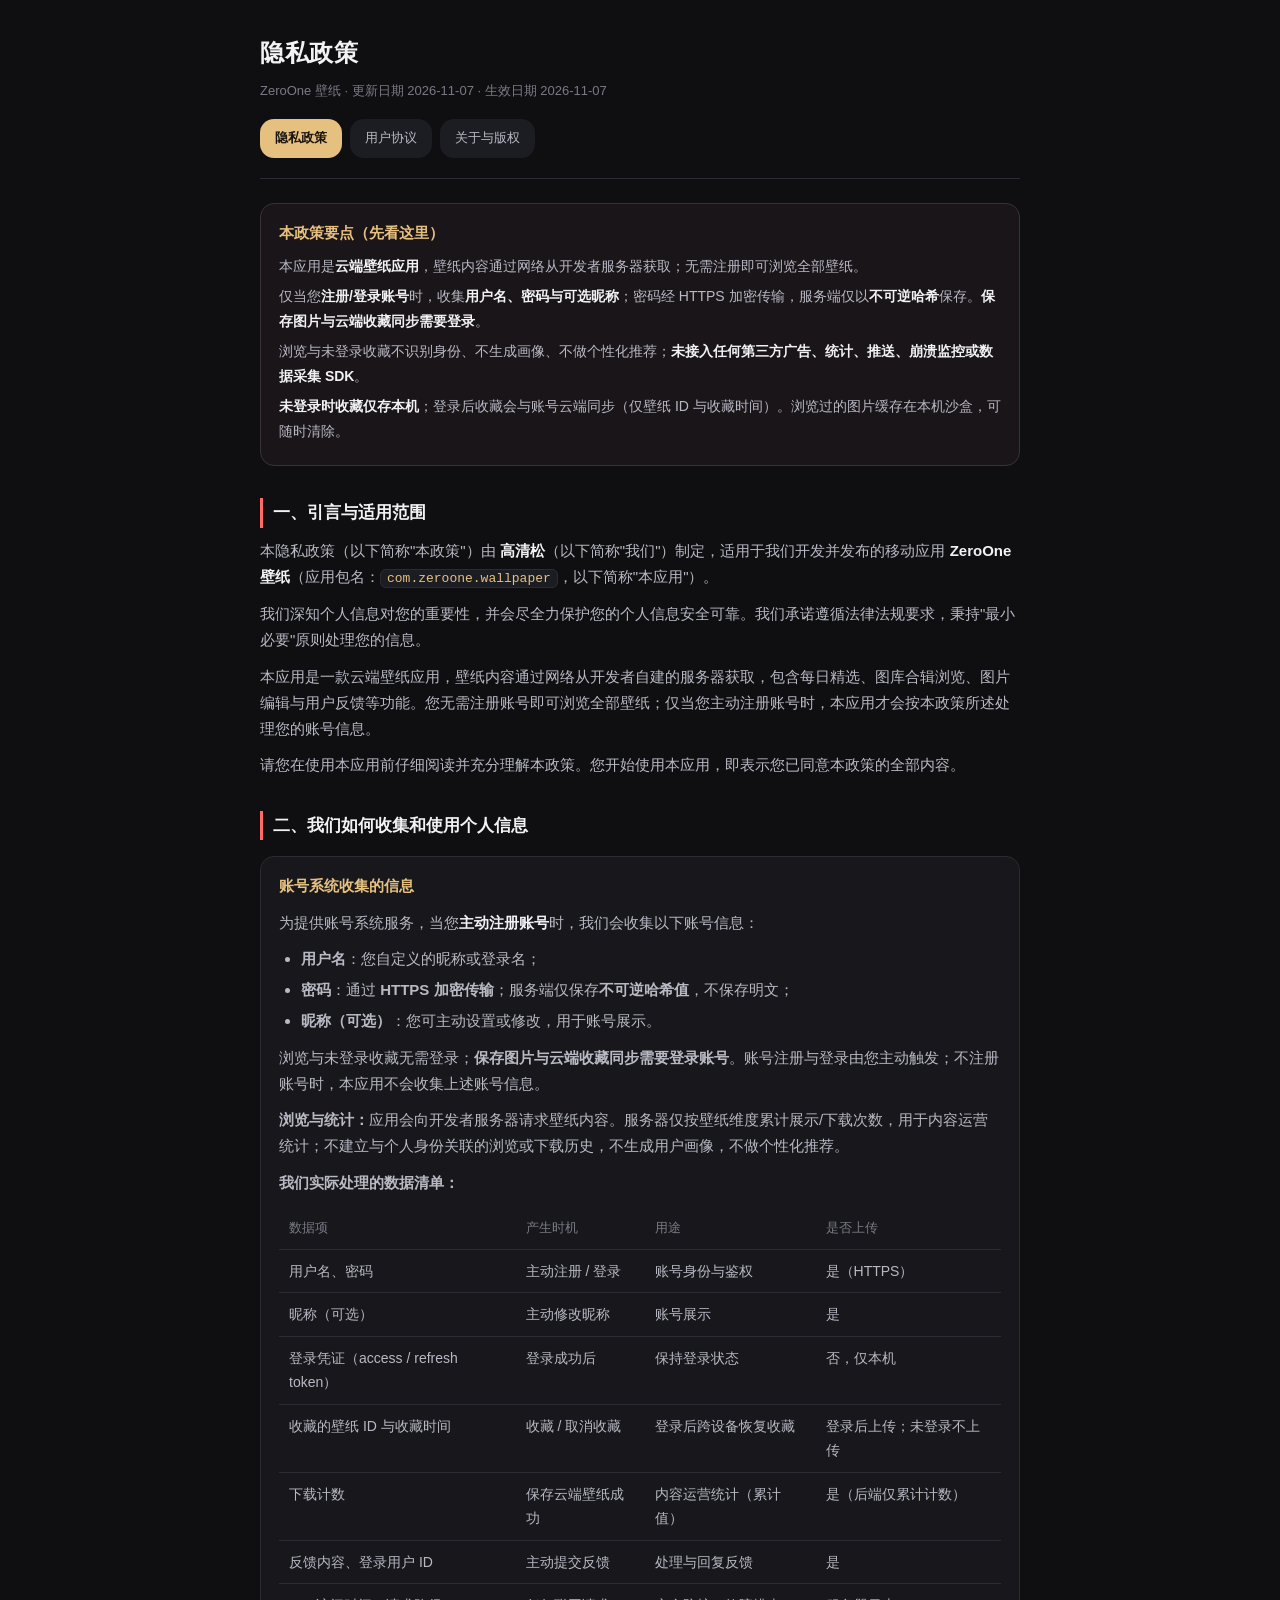
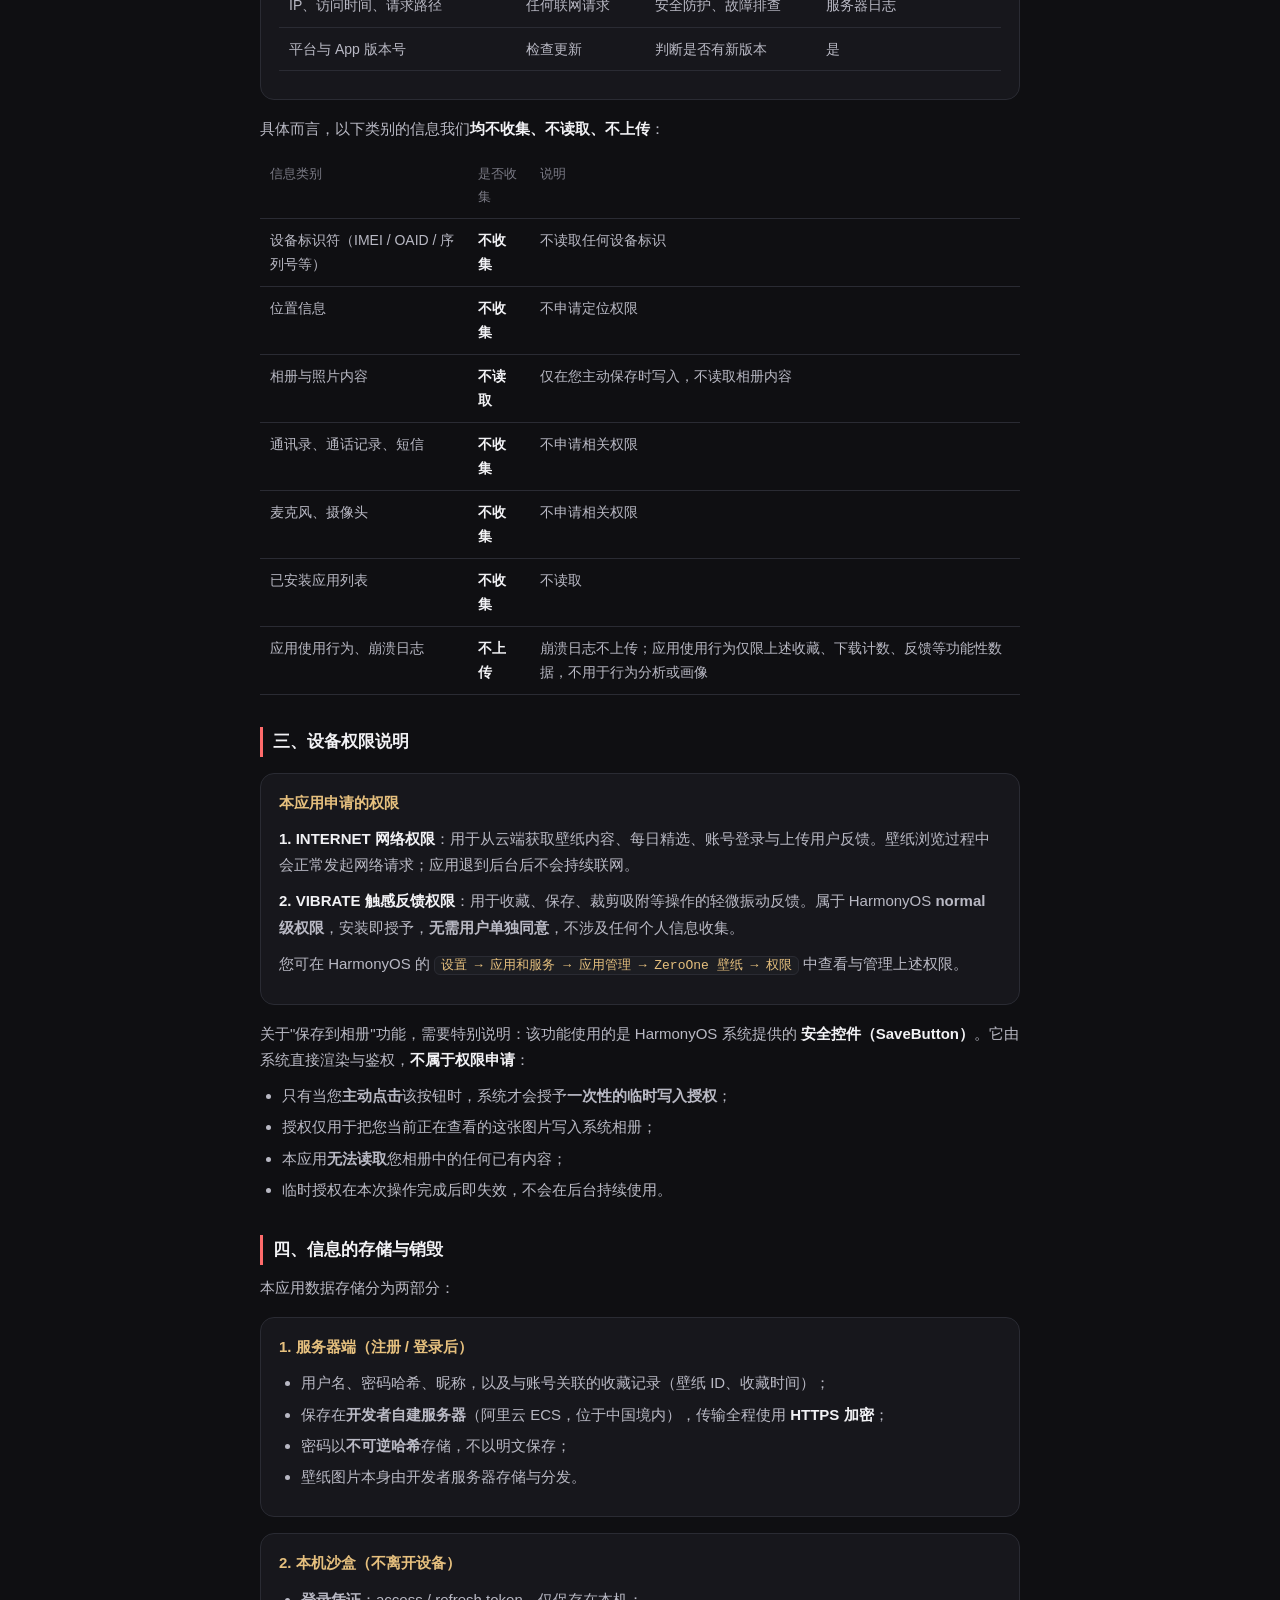
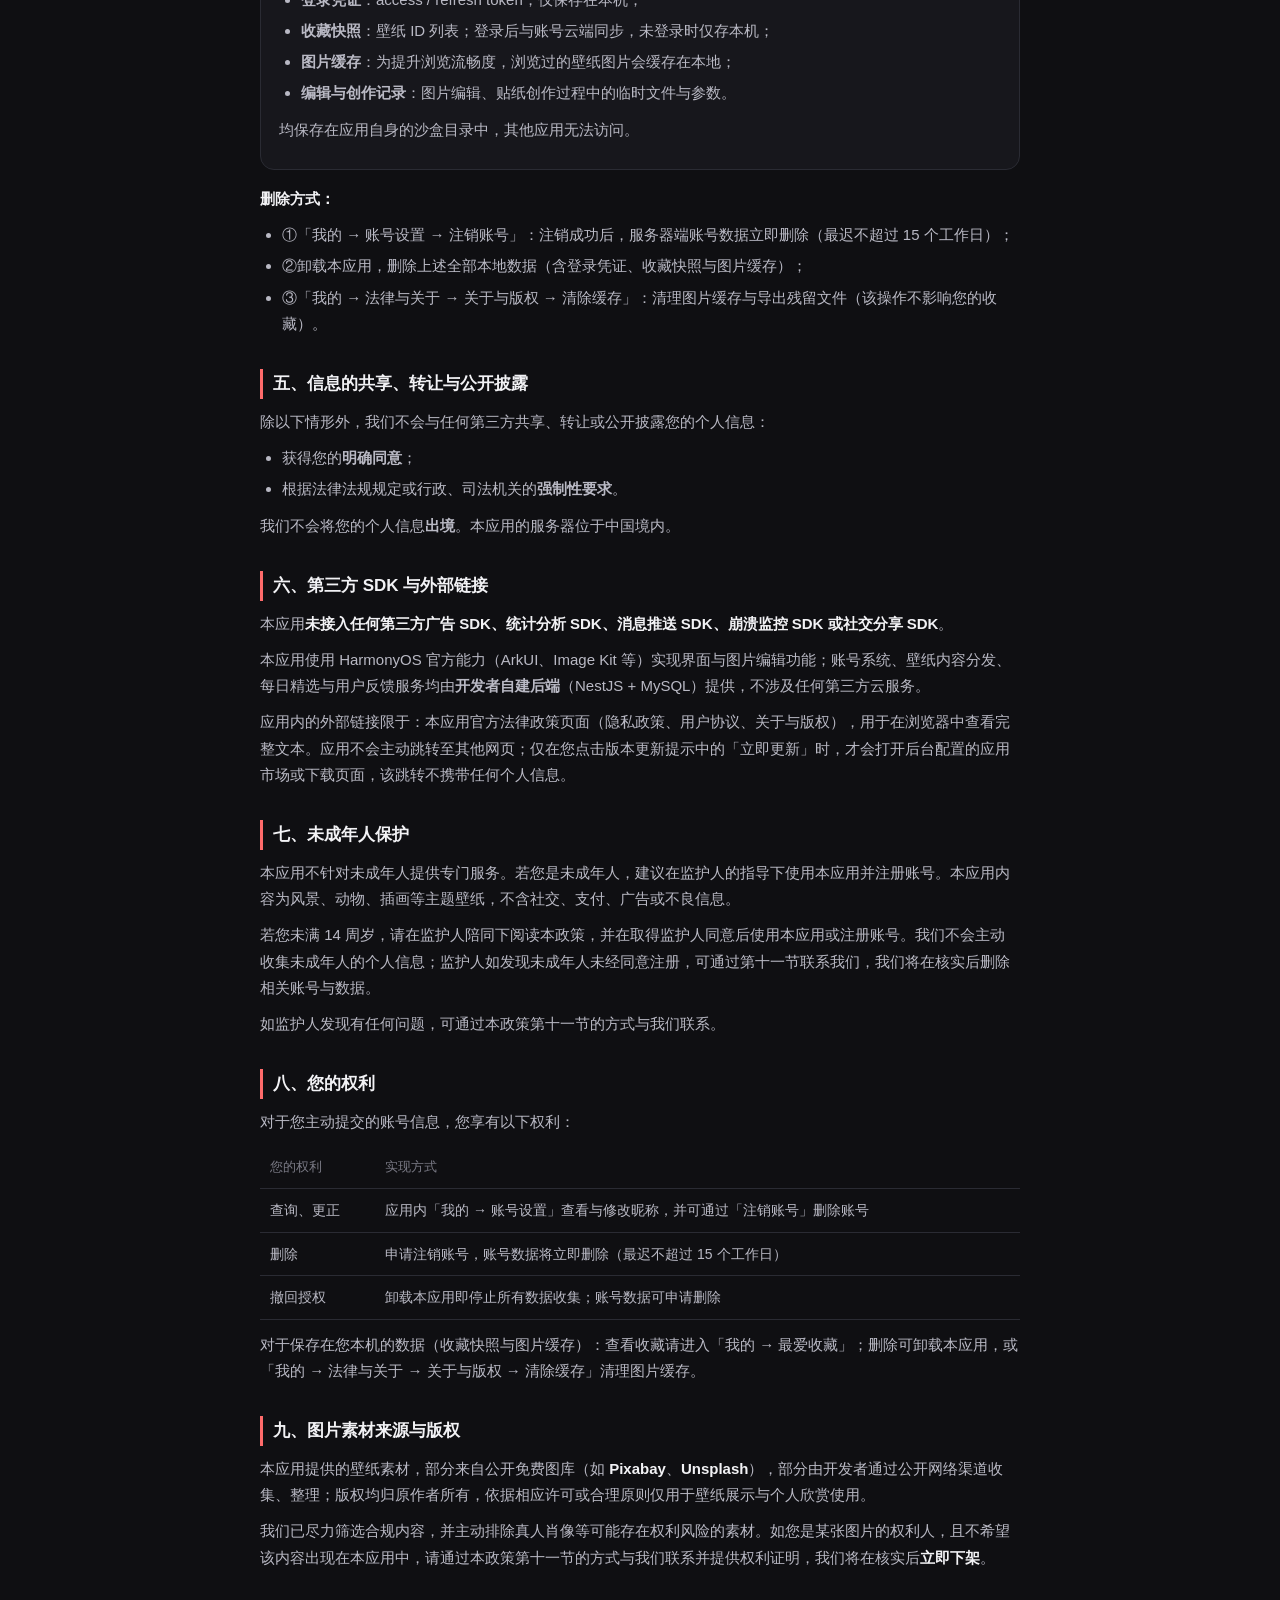
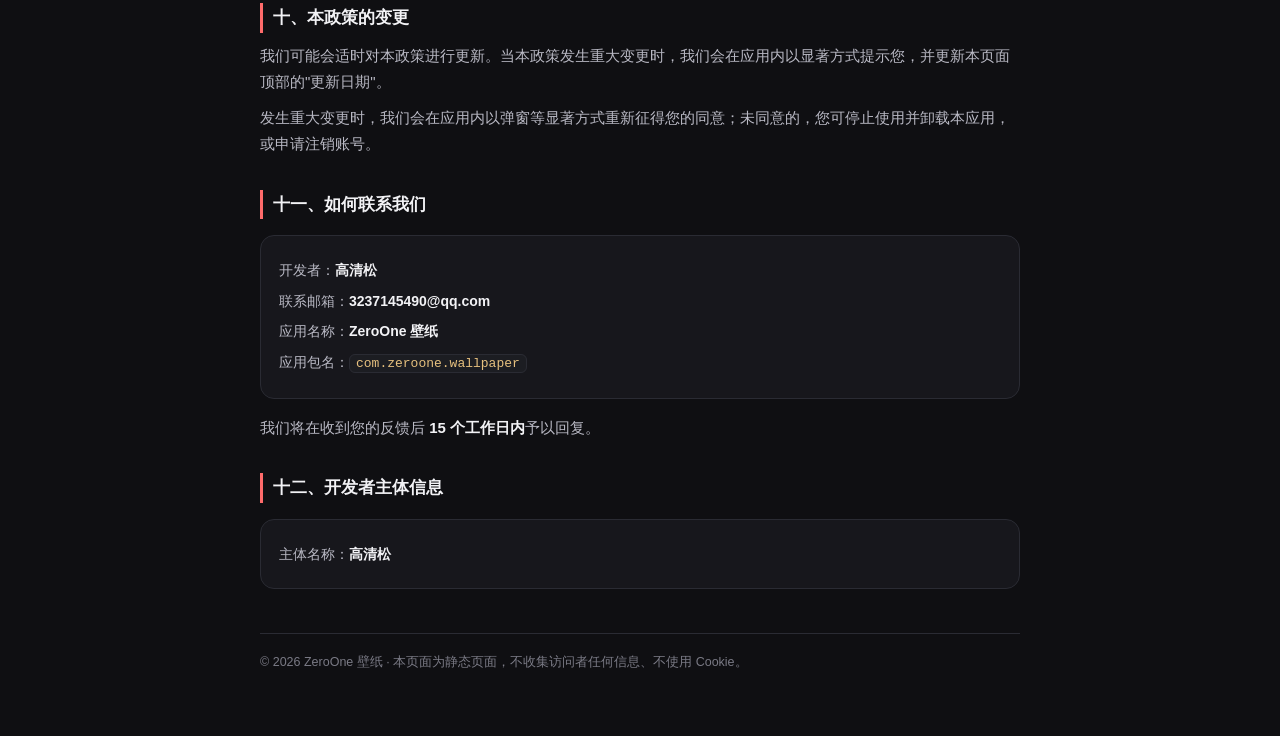
==== commit 31b408b4: "chore: 归档 1.3.0 迭代改动，忽略本机构建产物与签名配置 - 新增 .gitignore 规则：.tmp/、.screenshots/、.backup/、.trae-html-share-" ====
--- a/legal-site/index.html
+++ b/legal-site/index.html
@@ -4,7 +4,7 @@
 <meta charset="utf-8">
 <meta name="viewport" content="width=device-width, initial-scale=1, viewport-fit=cover">
 <title>隐私政策 · ZeroOne 壁纸</title>
-<meta name="description" content="ZeroOne 壁纸隐私政策：云端壁纸应用，壁纸内容联网获取；仅收集账号注册所需的用户名与密码哈希，服务器位于中国境内，不接入任何第三方 SDK。">
+<meta name="description" content="ZeroOne 壁纸隐私政策：云端壁纸应用，壁纸内容联网获取；仅在注册/登录时收集用户名、密码与可选昵称，密码经 HTTPS 加密传输、服务端仅存哈希；不接入任何第三方 SDK。">
 <link rel="stylesheet" href="style.css">
 </head>
 <body>
@@ -12,7 +12,7 @@
 
 <header>
   <h1>隐私政策</h1>
-  <div class="sub">ZeroOne 壁纸 · 更新日期 2026-10-21 · 生效日期 2026-10-21</div>
+  <div class="sub">ZeroOne 壁纸 · 更新日期 2026-11-07 · 生效日期 2026-11-07</div>
   <nav>
     <a class="on" href="index.html">隐私政策</a>
     <a href="terms.html">用户协议</a>
@@ -23,13 +23,13 @@
 <div class="card hl">
   <h3>本政策要点（先看这里）</h3>
   <div class="kv">本应用是<b>云端壁纸应用</b>，壁纸内容通过网络从开发者服务器获取；无需注册即可浏览全部壁纸。</div>
-  <div class="kv">仅当您主动注册账号时，才收集<b>用户名与密码哈希</b>；密码以<b>不可逆哈希</b>存储，服务器位于中国境内，全程 HTTPS。</div>
-  <div class="kv">浏览壁纸不识别身份、不生成画像；<b>未接入任何第三方广告、统计、推送或数据采集 SDK</b>。</div>
-  <div class="kv">收藏仅保存在本机；浏览过的图片会缓存在本地沙盒，可随时清除。</div>
+  <div class="kv">仅当您<b>注册/登录账号</b>时，收集<b>用户名、密码与可选昵称</b>；密码经 HTTPS 加密传输，服务端仅以<b>不可逆哈希</b>保存。<b>保存图片与云端收藏同步需要登录</b>。</div>
+  <div class="kv">浏览与未登录收藏不识别身份、不生成画像、不做个性化推荐；<b>未接入任何第三方广告、统计、推送、崩溃监控或数据采集 SDK</b>。</div>
+  <div class="kv"><b>未登录时收藏仅存本机</b>；登录后收藏会与账号云端同步（仅壁纸 ID 与收藏时间）。浏览过的图片缓存在本机沙盒，可随时清除。</div>
 </div>
 
 <h2>一、引言与适用范围</h2>
-<p>本隐私政策（以下简称"本政策"）由 <strong>zeroone</strong>（以下简称"我们"）制定，适用于我们开发并发布的移动应用 <strong>ZeroOne 壁纸</strong>（应用包名：<code>com.zeroone.wallpaper</code>，以下简称"本应用"）。</p>
+<p>本隐私政策（以下简称"本政策"）由 <strong>高清松</strong>（以下简称"我们"）制定，适用于我们开发并发布的移动应用 <strong>ZeroOne 壁纸</strong>（应用包名：<code>com.zeroone.wallpaper</code>，以下简称"本应用"）。</p>
 <p>我们深知个人信息对您的重要性，并会尽全力保护您的个人信息安全可靠。我们承诺遵循法律法规要求，秉持"最小必要"原则处理您的信息。</p>
 <p>本应用是一款云端壁纸应用，壁纸内容通过网络从开发者自建的服务器获取，包含每日精选、图库合辑浏览、图片编辑与用户反馈等功能。您无需注册账号即可浏览全部壁纸；仅当您主动注册账号时，本应用才会按本政策所述处理您的账号信息。</p>
 <p>请您在使用本应用前仔细阅读并充分理解本政策。您开始使用本应用，即表示您已同意本政策的全部内容。</p>
@@ -40,10 +40,23 @@
   <p>为提供账号系统服务，当您<strong>主动注册账号</strong>时，我们会收集以下账号信息：</p>
   <ul>
     <li><b>用户名</b>：您自定义的昵称或登录名；</li>
-    <li><b>密码</b>：仅以<b>不可逆的哈希值</b>形式存储与传输，明文不存储、不传输。</li>
+    <li><b>密码</b>：通过 <b>HTTPS 加密传输</b>；服务端仅保存<b>不可逆哈希值</b>，不保存明文；</li>
+    <li><b>昵称（可选）</b>：您可主动设置或修改，用于账号展示。</li>
   </ul>
-  <p>浏览与收藏无需登录；<b>保存图片需要登录账号</b>。账号注册与登录由您主动触发；不注册账号时，本应用不会收集上述账号信息。</p>
-  <p><b>浏览壁纸：</b>应用会向开发者服务器请求壁纸图片，服务器仅为完成内容分发而处理必要的网络请求，不会据此识别您的身份、不会生成用户画像，也不会记录您的浏览行为。</p>
+  <p>浏览与未登录收藏无需登录；<b>保存图片与云端收藏同步需要登录账号</b>。账号注册与登录由您主动触发；不注册账号时，本应用不会收集上述账号信息。</p>
+  <p><b>浏览与统计：</b>应用会向开发者服务器请求壁纸内容。服务器仅按壁纸维度累计展示/下载次数，用于内容运营统计；不建立与个人身份关联的浏览或下载历史，不生成用户画像，不做个性化推荐。</p>
+  <p><b>我们实际处理的数据清单：</b></p>
+  <table>
+    <tr><th>数据项</th><th>产生时机</th><th>用途</th><th>是否上传</th></tr>
+    <tr><td>用户名、密码</td><td>主动注册 / 登录</td><td>账号身份与鉴权</td><td>是（HTTPS）</td></tr>
+    <tr><td>昵称（可选）</td><td>主动修改昵称</td><td>账号展示</td><td>是</td></tr>
+    <tr><td>登录凭证（access / refresh token）</td><td>登录成功后</td><td>保持登录状态</td><td>否，仅本机</td></tr>
+    <tr><td>收藏的壁纸 ID 与收藏时间</td><td>收藏 / 取消收藏</td><td>登录后跨设备恢复收藏</td><td>登录后上传；未登录不上传</td></tr>
+    <tr><td>下载计数</td><td>保存云端壁纸成功</td><td>内容运营统计（累计值）</td><td>是（后端仅累计计数）</td></tr>
+    <tr><td>反馈内容、登录用户 ID</td><td>主动提交反馈</td><td>处理与回复反馈</td><td>是</td></tr>
+    <tr><td>IP、访问时间、请求路径</td><td>任何联网请求</td><td>安全防护、故障排查</td><td>服务器日志</td></tr>
+    <tr><td>平台与 App 版本号</td><td>检查更新</td><td>判断是否有新版本</td><td>是</td></tr>
+  </table>
 </div>
 <p>具体而言，以下类别的信息我们<strong>均不收集、不读取、不上传</strong>：</p>
 <table>
@@ -54,7 +67,7 @@
   <tr><td>通讯录、通话记录、短信</td><td><strong>不收集</strong></td><td>不申请相关权限</td></tr>
   <tr><td>麦克风、摄像头</td><td><strong>不收集</strong></td><td>不申请相关权限</td></tr>
   <tr><td>已安装应用列表</td><td><strong>不收集</strong></td><td>不读取</td></tr>
-  <tr><td>应用使用行为、崩溃日志</td><td><strong>不上传</strong></td><td>本应用不含任何统计或埋点 SDK</td></tr>
+  <tr><td>应用使用行为、崩溃日志</td><td><strong>不上传</strong></td><td>崩溃日志不上传；应用使用行为仅限上述收藏、下载计数、反馈等功能性数据，不用于行为分析或画像</td></tr>
 </table>
 
 <h2>三、设备权限说明</h2>
@@ -76,10 +89,10 @@
 <h2>四、信息的存储与销毁</h2>
 <p>本应用数据存储分为两部分：</p>
 <div class="card">
-  <h3>1. 服务器端（仅当您主动注册账号时）</h3>
+  <h3>1. 服务器端（注册 / 登录后）</h3>
   <ul>
-    <li>用户名、密码哈希值保存在<b>开发者自建的服务器</b>（阿里云 ECS，位于中国境内）；</li>
-    <li>传输全程使用 <strong>HTTPS 加密</strong>；</li>
+    <li>用户名、密码哈希、昵称，以及与账号关联的收藏记录（壁纸 ID、收藏时间）；</li>
+    <li>保存在<b>开发者自建服务器</b>（阿里云 ECS，位于中国境内），传输全程使用 <strong>HTTPS 加密</strong>；</li>
     <li>密码以<b>不可逆哈希</b>存储，不以明文保存；</li>
     <li>壁纸图片本身由开发者服务器存储与分发。</li>
   </ul>
@@ -87,7 +100,8 @@
 <div class="card">
   <h3>2. 本机沙盒（不离开设备）</h3>
   <ul>
-    <li><b>收藏记录</b>：壁纸 ID 列表，<b>仅保存在本机、不做云端同步</b>；</li>
+    <li><b>登录凭证</b>：access / refresh token，仅保存在本机；</li>
+    <li><b>收藏快照</b>：壁纸 ID 列表；登录后与账号云端同步，未登录时仅存本机；</li>
     <li><b>图片缓存</b>：为提升浏览流畅度，浏览过的壁纸图片会缓存在本地；</li>
     <li><b>编辑与创作记录</b>：图片编辑、贴纸创作过程中的临时文件与参数。</li>
   </ul>
@@ -95,9 +109,9 @@
 </div>
 <p><strong>删除方式：</strong></p>
 <ul>
-  <li>您可在「我的 → 账号设置」中申请注销账号，我们将在 <b>15 个工作日内</b>删除服务器端账号数据；</li>
-  <li>卸载本应用即会删除上述全部本地数据（含收藏与图片缓存）；</li>
-  <li>您也可以在应用内「我的 → 法律与关于 → 清除缓存」中清理图片缓存与导出残留文件（该操作不会删除收藏）。</li>
+  <li>①「我的 → 账号设置 → 注销账号」：注销成功后，服务器端账号数据立即删除（最迟不超过 15 个工作日）；</li>
+  <li>②卸载本应用，删除上述全部本地数据（含登录凭证、收藏快照与图片缓存）；</li>
+  <li>③「我的 → 法律与关于 → 关于与版权 → 清除缓存」：清理图片缓存与导出残留文件（该操作不影响您的收藏）。</li>
 </ul>
 
 <h2>五、信息的共享、转让与公开披露</h2>
@@ -111,21 +125,22 @@
 <h2>六、第三方 SDK 与外部链接</h2>
 <p>本应用<strong>未接入任何第三方广告 SDK、统计分析 SDK、消息推送 SDK、崩溃监控 SDK 或社交分享 SDK</strong>。</p>
 <p>本应用使用 HarmonyOS 官方能力（ArkUI、Image Kit 等）实现界面与图片编辑功能；账号系统、壁纸内容分发、每日精选与用户反馈服务均由<b>开发者自建后端</b>（NestJS + MySQL）提供，不涉及任何第三方云服务。</p>
-<p>应用内的外部链接限于：本应用官方法律政策页面（隐私政策、用户协议、关于与版权），用于在浏览器中查看完整文本。应用不会主动跳转至任何其他网页。</p>
+<p>应用内的外部链接限于：本应用官方法律政策页面（隐私政策、用户协议、关于与版权），用于在浏览器中查看完整文本。应用不会主动跳转至其他网页；仅在您点击版本更新提示中的「立即更新」时，才会打开后台配置的应用市场或下载页面，该跳转不携带任何个人信息。</p>
 
 <h2>七、未成年人保护</h2>
 <p>本应用不针对未成年人提供专门服务。若您是未成年人，建议在监护人的指导下使用本应用并注册账号。本应用内容为风景、动物、插画等主题壁纸，不含社交、支付、广告或不良信息。</p>
+<p>若您未满 14 周岁，请在监护人陪同下阅读本政策，并在取得监护人同意后使用本应用或注册账号。我们不会主动收集未成年人的个人信息；监护人如发现未成年人未经同意注册，可通过第十一节联系我们，我们将在核实后删除相关账号与数据。</p>
 <p>如监护人发现有任何问题，可通过本政策第十一节的方式与我们联系。</p>
 
 <h2>八、您的权利</h2>
 <p>对于您主动提交的账号信息，您享有以下权利：</p>
 <table>
   <tr><th>您的权利</th><th>实现方式</th></tr>
-  <tr><td>查询、更正</td><td>应用内「我的 → 账号设置」中查看与修改用户名、昵称等</td></tr>
-  <tr><td>删除</td><td>申请注销账号，我们将在 15 个工作日内删除服务器端账号数据</td></tr>
+  <tr><td>查询、更正</td><td>应用内「我的 → 账号设置」查看与修改昵称，并可通过「注销账号」删除账号</td></tr>
+  <tr><td>删除</td><td>申请注销账号，账号数据将立即删除（最迟不超过 15 个工作日）</td></tr>
   <tr><td>撤回授权</td><td>卸载本应用即停止所有数据收集；账号数据可申请删除</td></tr>
 </table>
-<p>对于保存在您本机的数据（收藏与图片缓存）：查看收藏可进入「我的 → 收藏」；删除可卸载本应用，或使用「清除缓存」清理图片缓存。</p>
+<p>对于保存在您本机的数据（收藏快照与图片缓存）：查看收藏请进入「我的 → 最爱收藏」；删除可卸载本应用，或「我的 → 法律与关于 → 关于与版权 → 清除缓存」清理图片缓存。</p>
 
 <h2>九、图片素材来源与版权</h2>
 <p>本应用提供的壁纸素材，部分来自公开免费图库（如 <strong>Pixabay</strong>、<strong>Unsplash</strong>），部分由开发者通过公开网络渠道收集、整理；版权均归原作者所有，依据相应许可或合理原则仅用于壁纸展示与个人欣赏使用。</p>
@@ -133,12 +148,12 @@
 
 <h2>十、本政策的变更</h2>
 <p>我们可能会适时对本政策进行更新。当本政策发生重大变更时，我们会在应用内以显著方式提示您，并更新本页面顶部的"更新日期"。</p>
-<p>若您在政策更新后继续使用本应用，即表示您接受更新后的政策。如您不同意，可以随时停止使用并卸载本应用，或申请注销账号。</p>
+<p>发生重大变更时，我们会在应用内以弹窗等显著方式重新征得您的同意；未同意的，您可停止使用并卸载本应用，或申请注销账号。</p>
 
 <h2>十一、如何联系我们</h2>
 <div class="card">
-  <div class="kv">开发者：<b>zeroone</b></div>
-  <div class="kv">联系邮箱：<b>zeroone@example.com</b></div>
+  <div class="kv">开发者：<b>高清松</b></div>
+  <div class="kv">联系邮箱：<b>3237145490@qq.com</b></div>
   <div class="kv">应用名称：<b>ZeroOne 壁纸</b></div>
   <div class="kv">应用包名：<code>com.zeroone.wallpaper</code></div>
 </div>
@@ -146,7 +161,7 @@
 
 <h2>十二、开发者主体信息</h2>
 <div class="card">
-  <div class="kv">主体名称：<b>zeroone</b></div>
+  <div class="kv">主体名称：<b>高清松</b></div>
 </div>
 
 <footer>
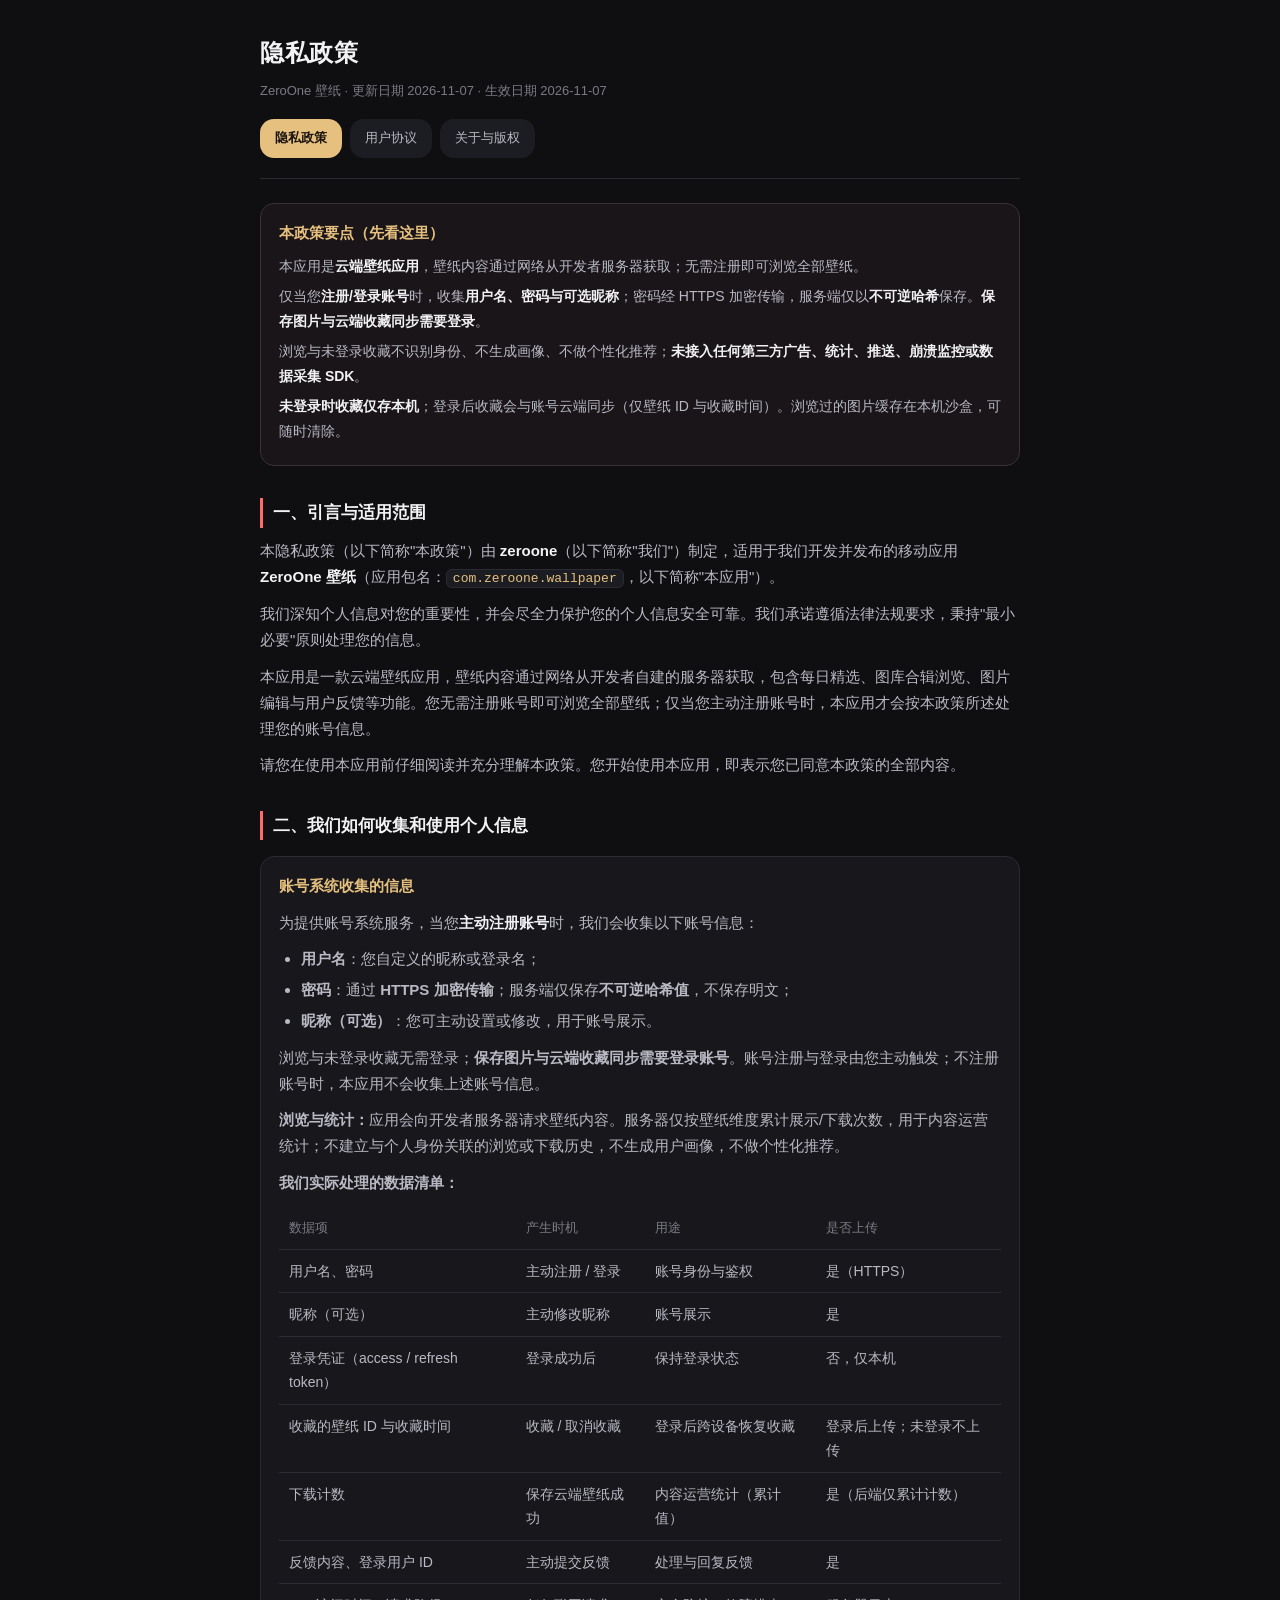
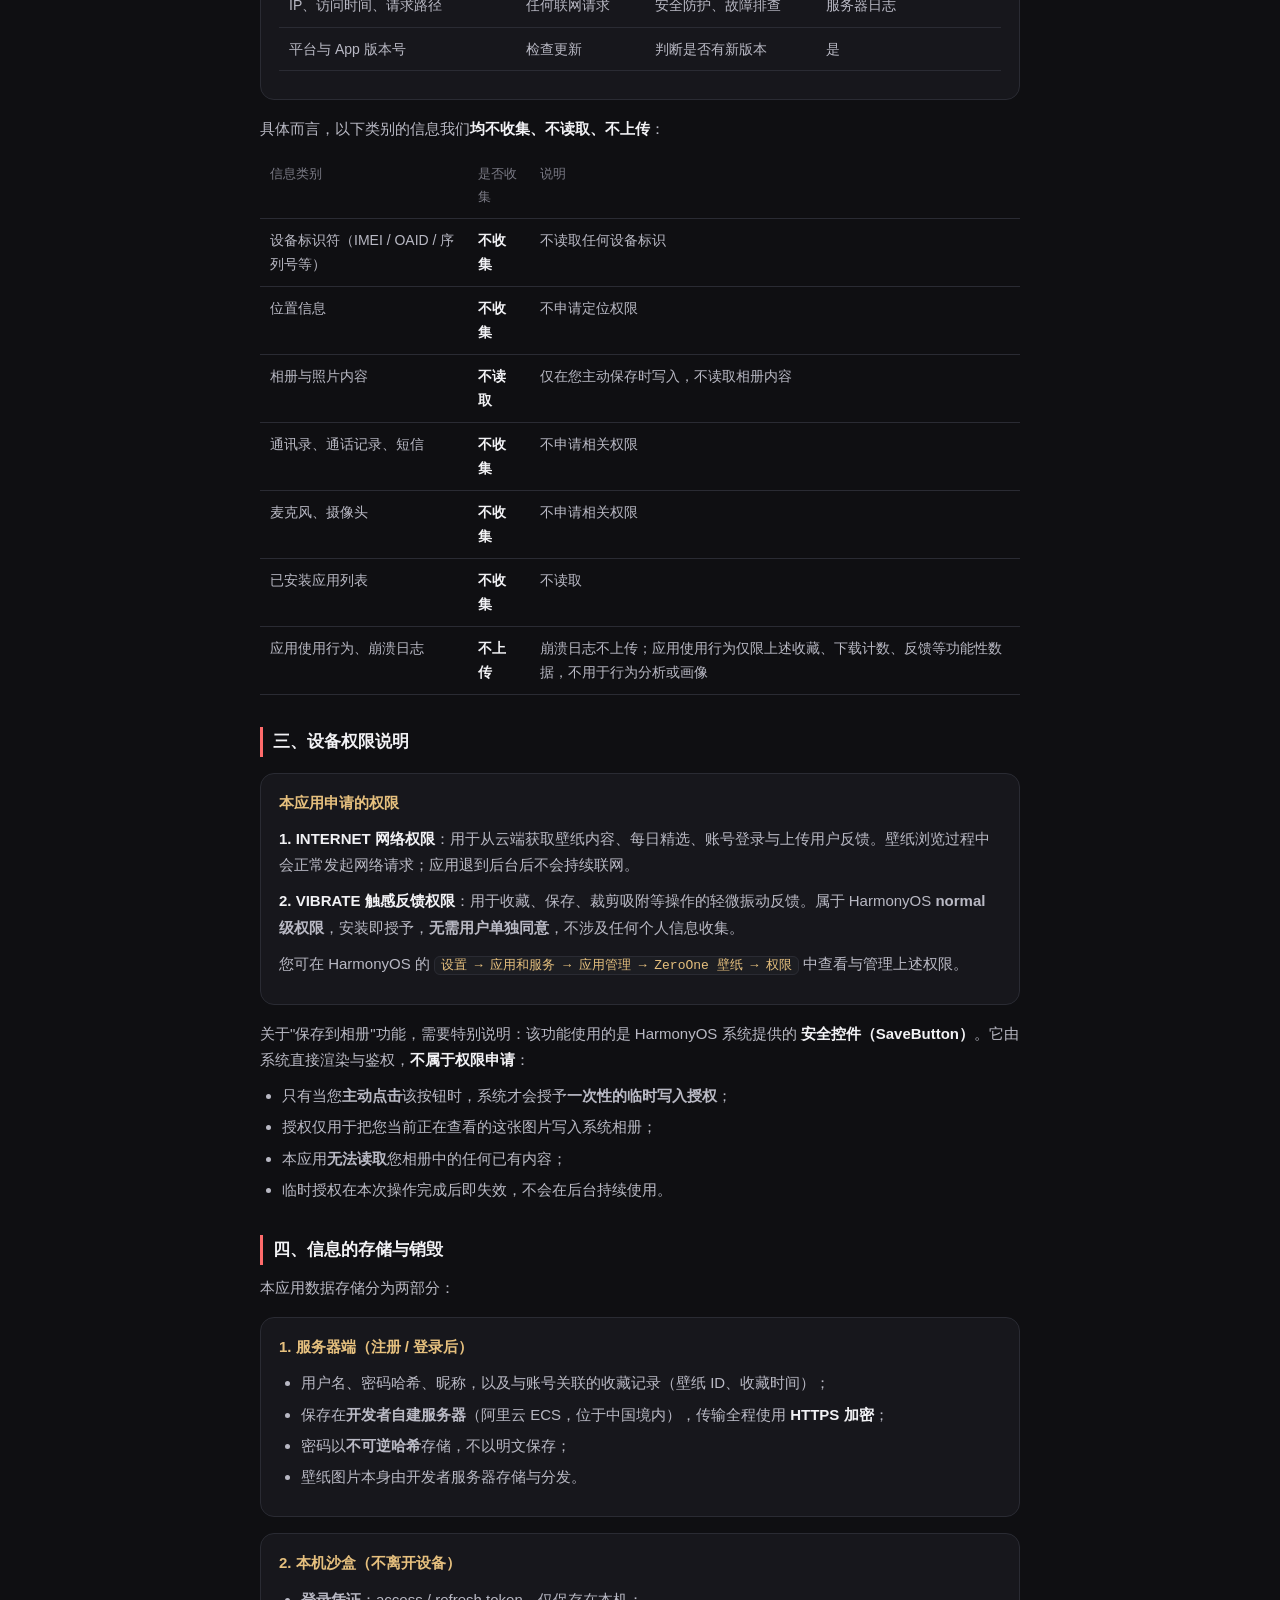
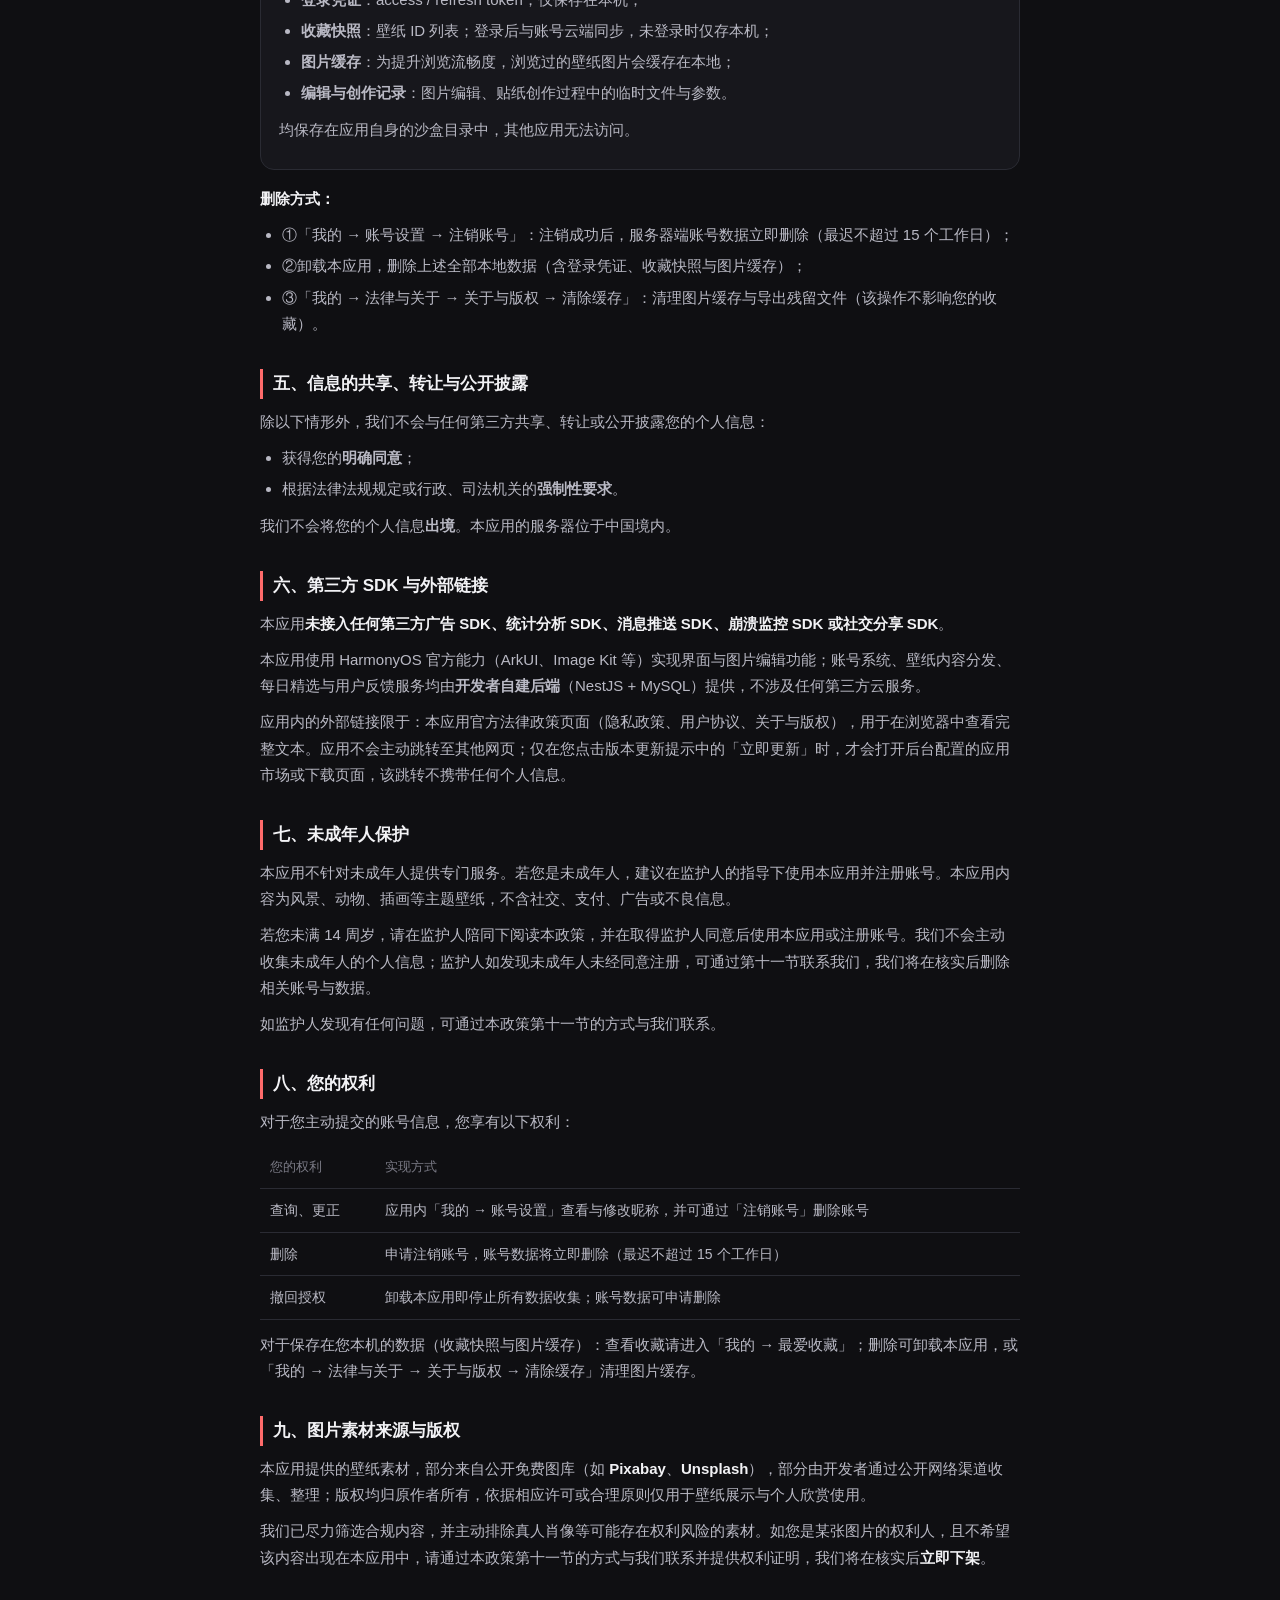
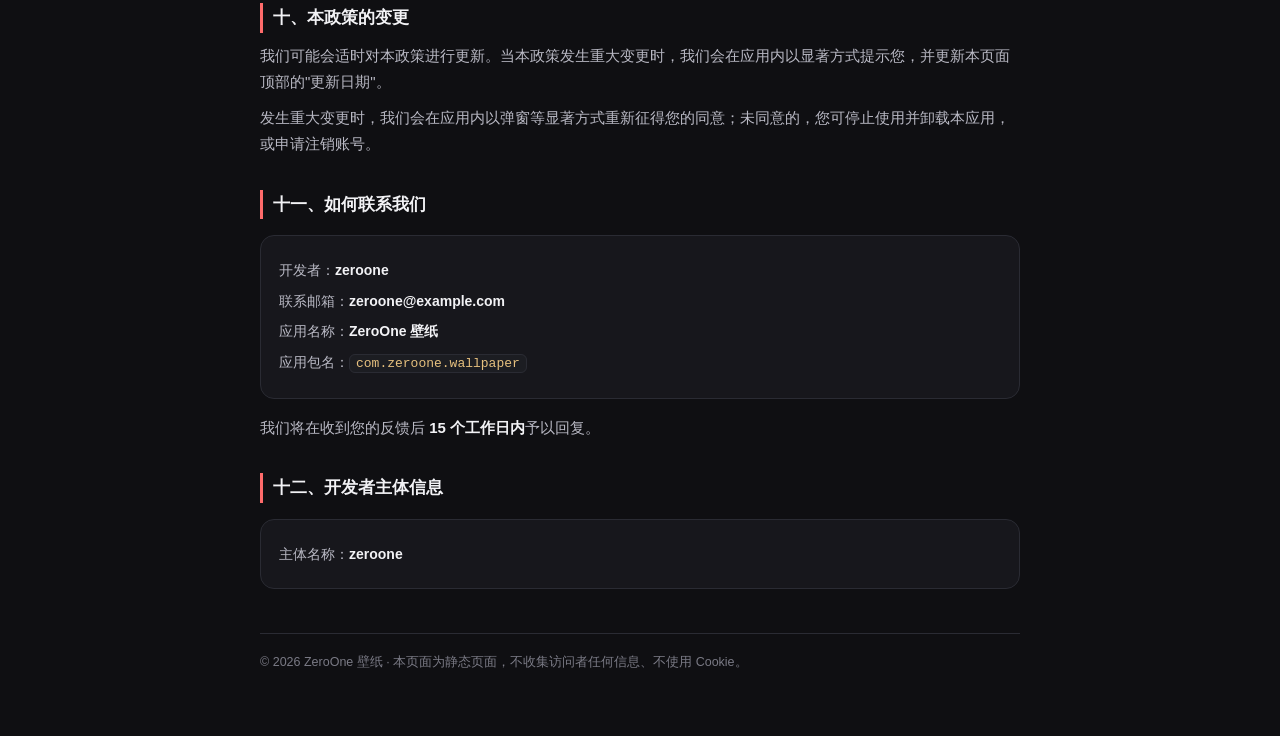
==== commit 3c0a1031: "chore: 归档 1.3.0 迭代改动，忽略本机构建产物与签名配置 - 新增 .gitignore 规则：.tmp/、.screenshots/、.backup/、.trae-html-share-" ====
--- a/legal-site/index.html
+++ b/legal-site/index.html
@@ -29,7 +29,7 @@
 </div>
 
 <h2>一、引言与适用范围</h2>
-<p>本隐私政策（以下简称"本政策"）由 <strong>高清松</strong>（以下简称"我们"）制定，适用于我们开发并发布的移动应用 <strong>ZeroOne 壁纸</strong>（应用包名：<code>com.zeroone.wallpaper</code>，以下简称"本应用"）。</p>
+<p>本隐私政策（以下简称"本政策"）由 <strong>zeroone</strong>（以下简称"我们"）制定，适用于我们开发并发布的移动应用 <strong>ZeroOne 壁纸</strong>（应用包名：<code>com.zeroone.wallpaper</code>，以下简称"本应用"）。</p>
 <p>我们深知个人信息对您的重要性，并会尽全力保护您的个人信息安全可靠。我们承诺遵循法律法规要求，秉持"最小必要"原则处理您的信息。</p>
 <p>本应用是一款云端壁纸应用，壁纸内容通过网络从开发者自建的服务器获取，包含每日精选、图库合辑浏览、图片编辑与用户反馈等功能。您无需注册账号即可浏览全部壁纸；仅当您主动注册账号时，本应用才会按本政策所述处理您的账号信息。</p>
 <p>请您在使用本应用前仔细阅读并充分理解本政策。您开始使用本应用，即表示您已同意本政策的全部内容。</p>
@@ -152,8 +152,8 @@
 
 <h2>十一、如何联系我们</h2>
 <div class="card">
-  <div class="kv">开发者：<b>高清松</b></div>
-  <div class="kv">联系邮箱：<b>3237145490@qq.com</b></div>
+  <div class="kv">开发者：<b>zeroone</b></div>
+  <div class="kv">联系邮箱：<b>zeroone@example.com</b></div>
   <div class="kv">应用名称：<b>ZeroOne 壁纸</b></div>
   <div class="kv">应用包名：<code>com.zeroone.wallpaper</code></div>
 </div>
@@ -161,7 +161,7 @@
 
 <h2>十二、开发者主体信息</h2>
 <div class="card">
-  <div class="kv">主体名称：<b>高清松</b></div>
+  <div class="kv">主体名称：<b>zeroone</b></div>
 </div>
 
 <footer>
